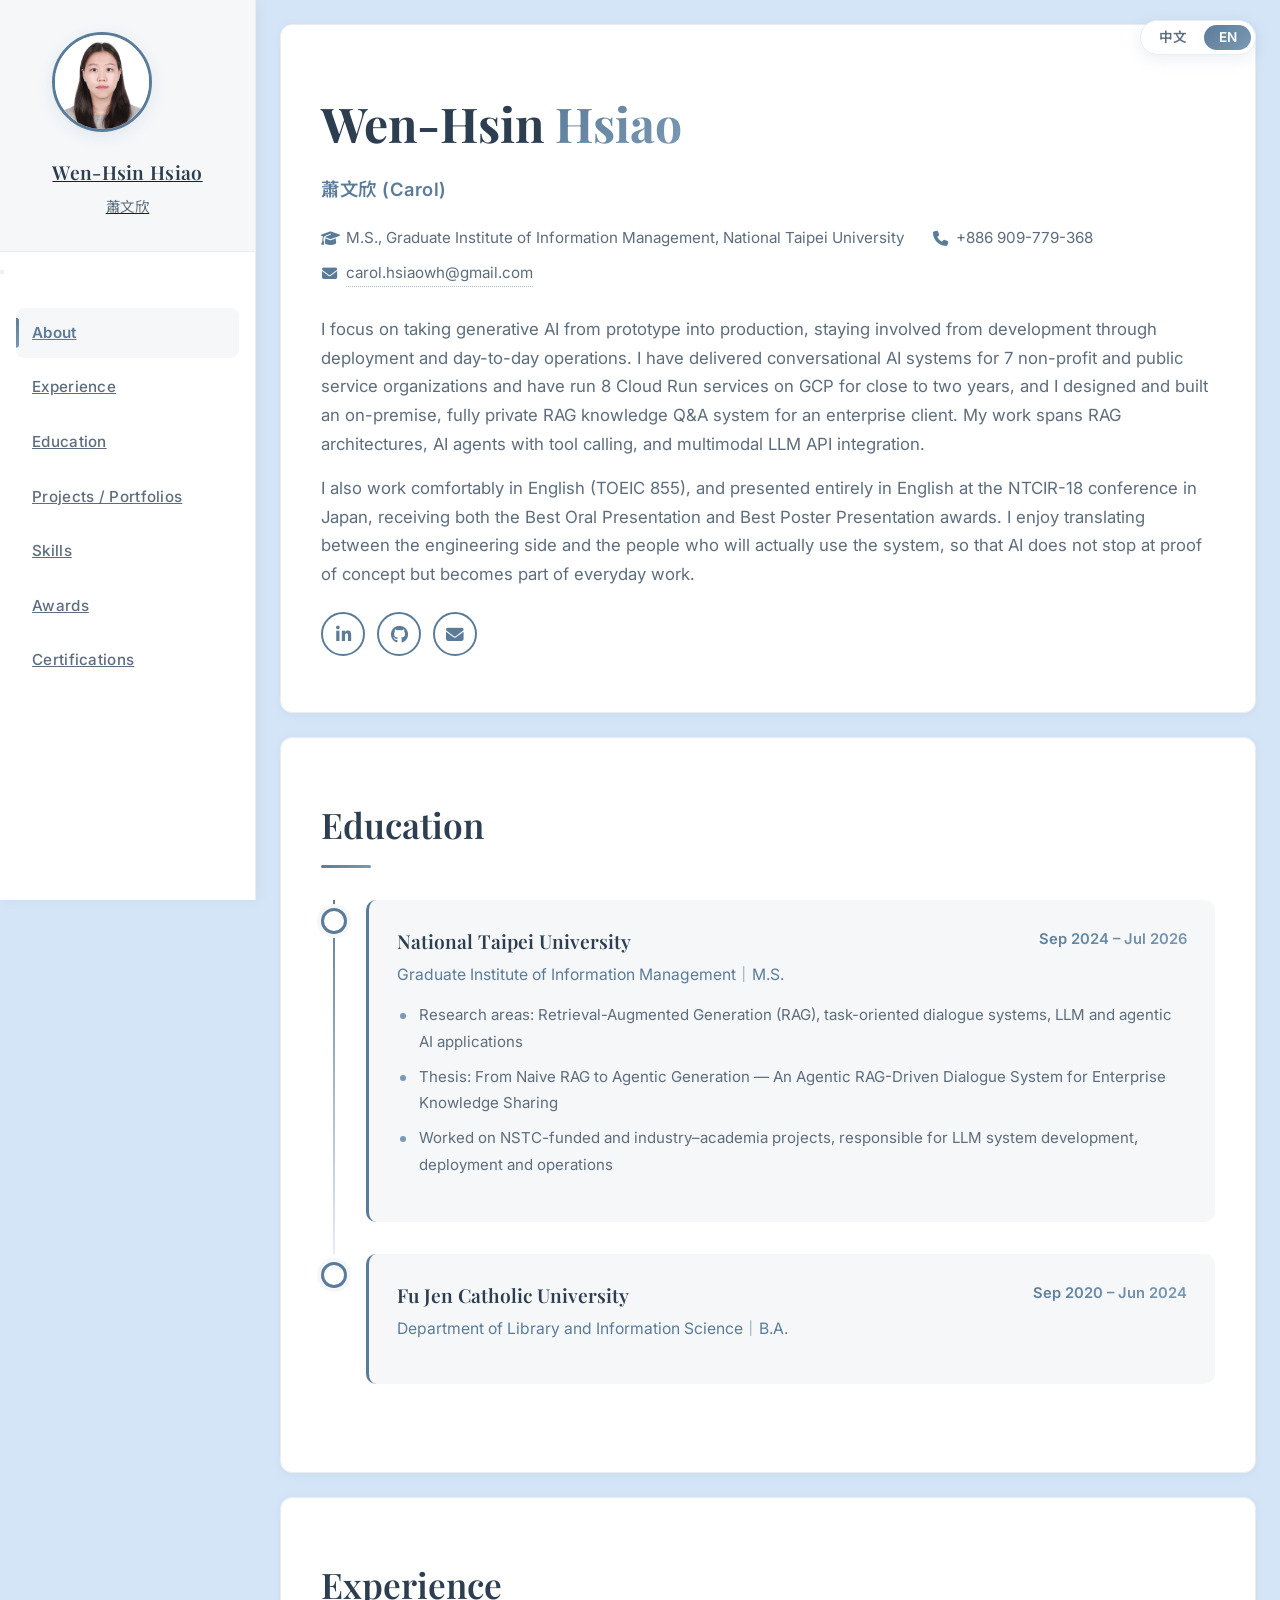
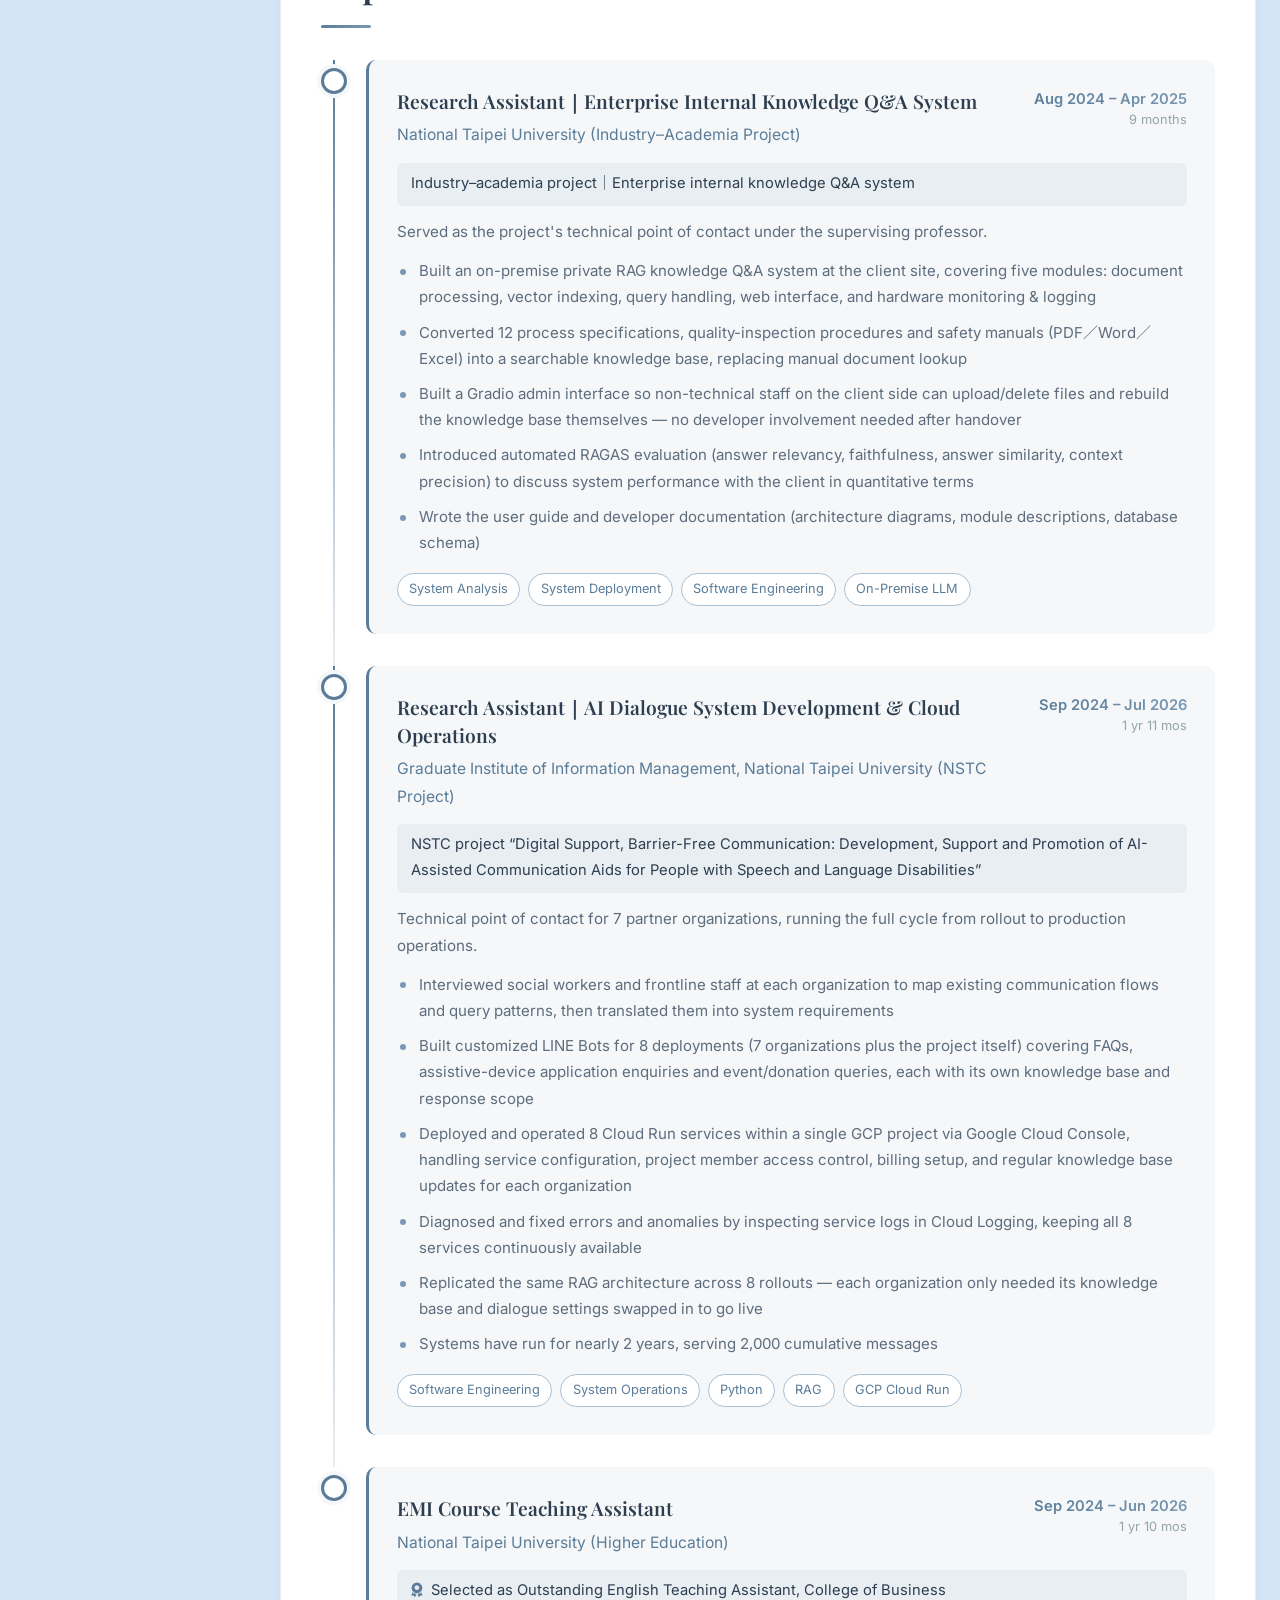
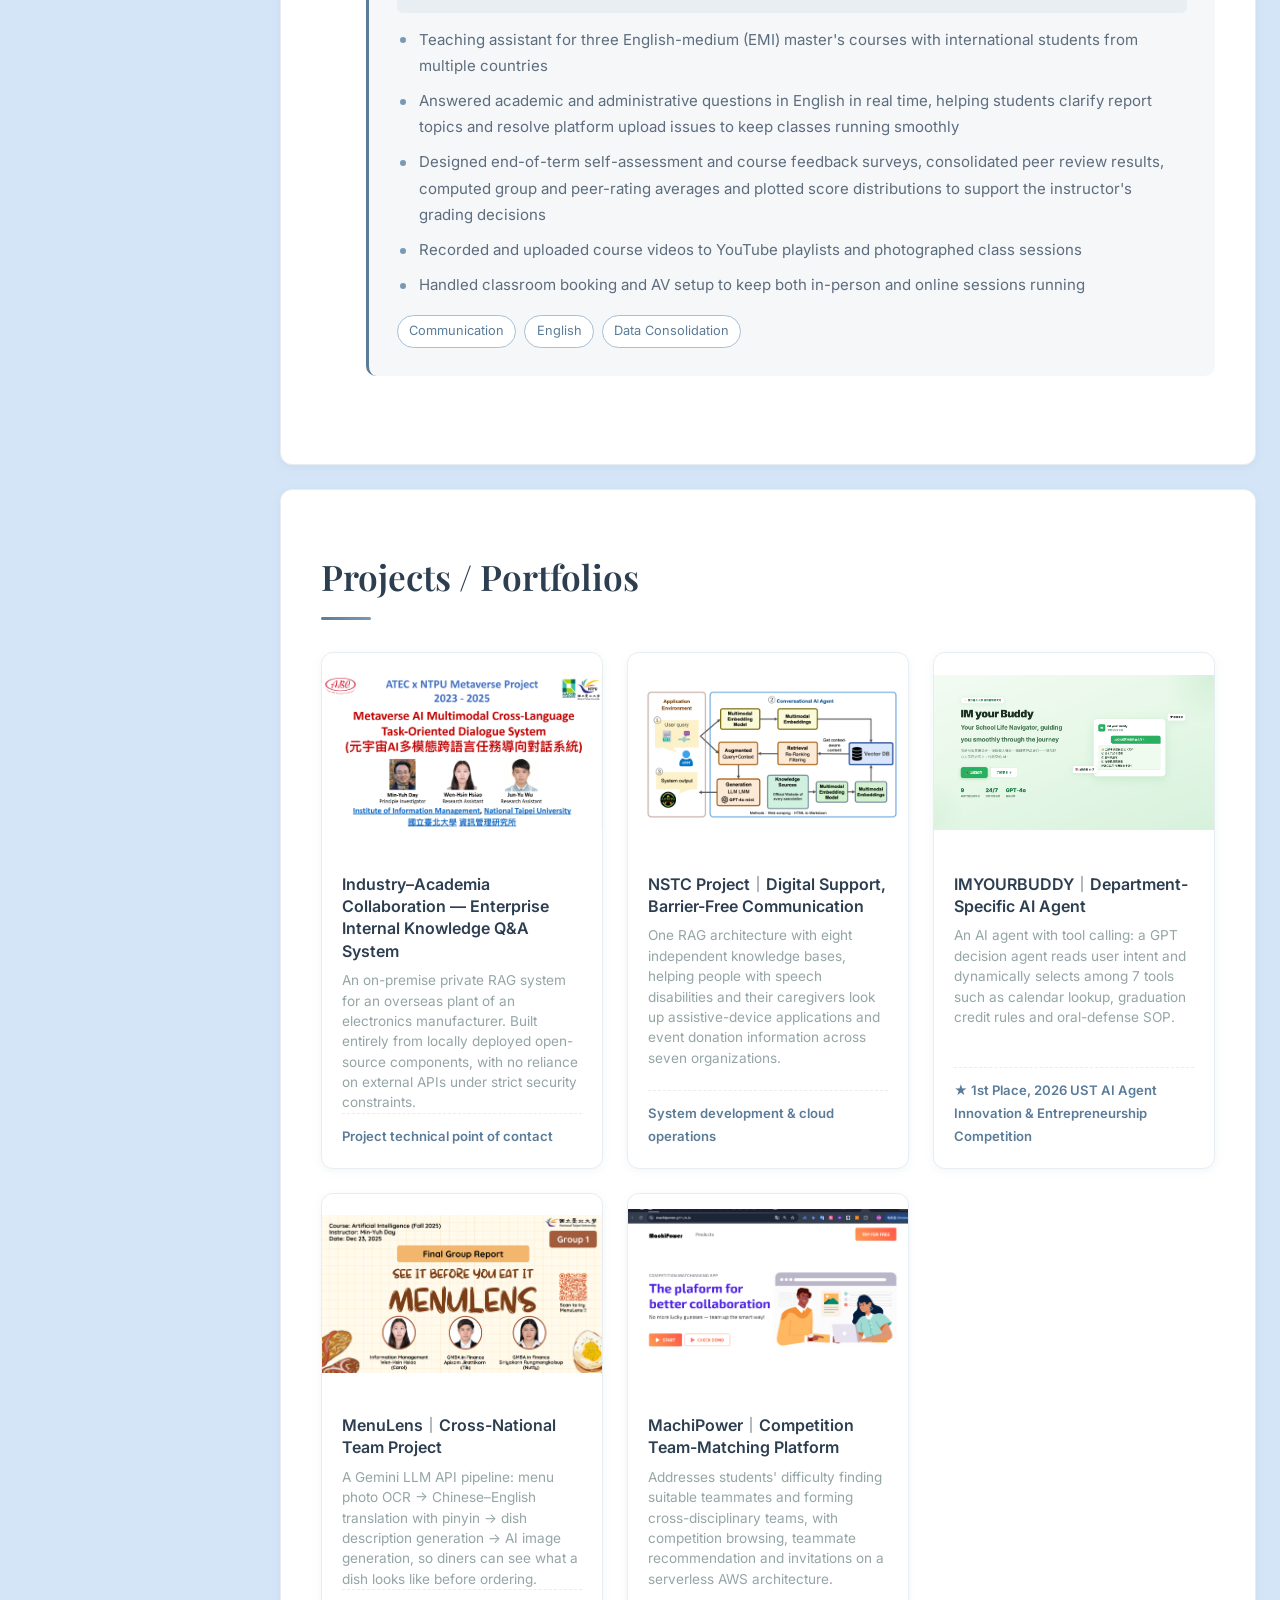
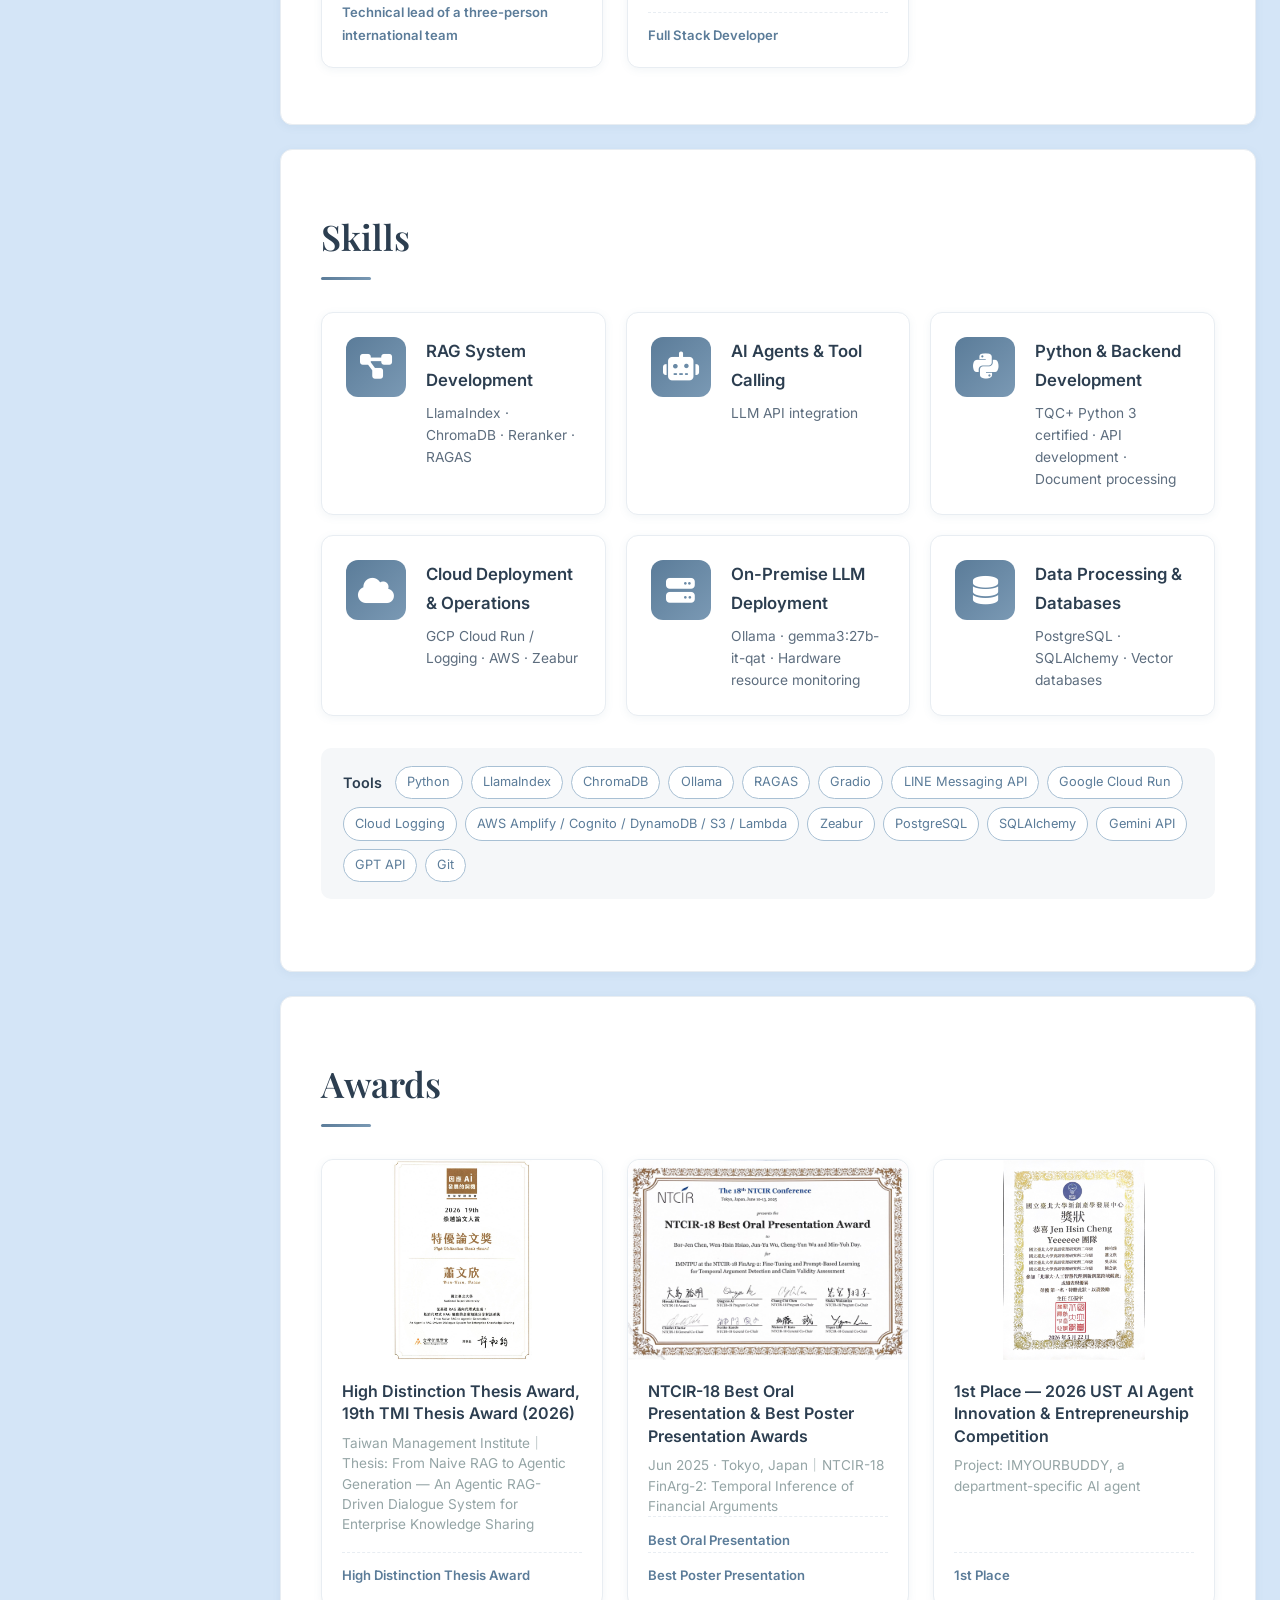
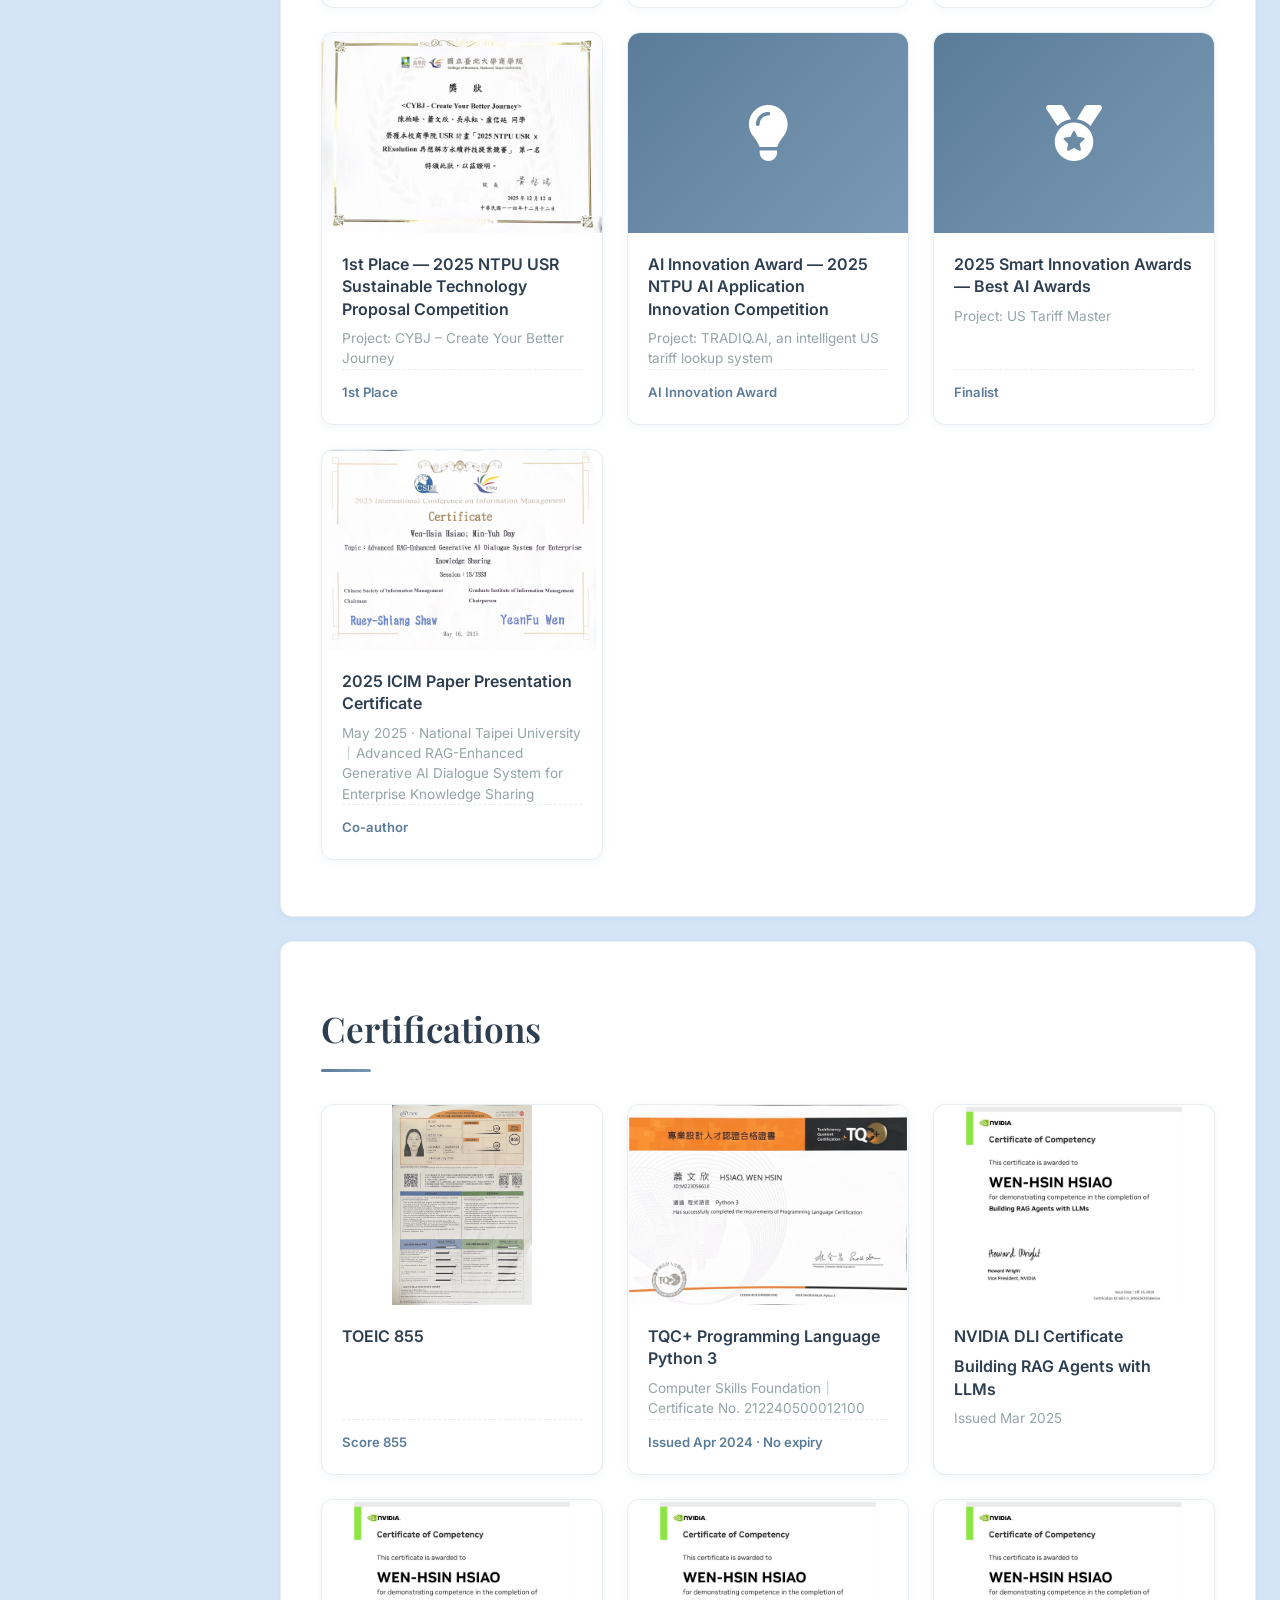
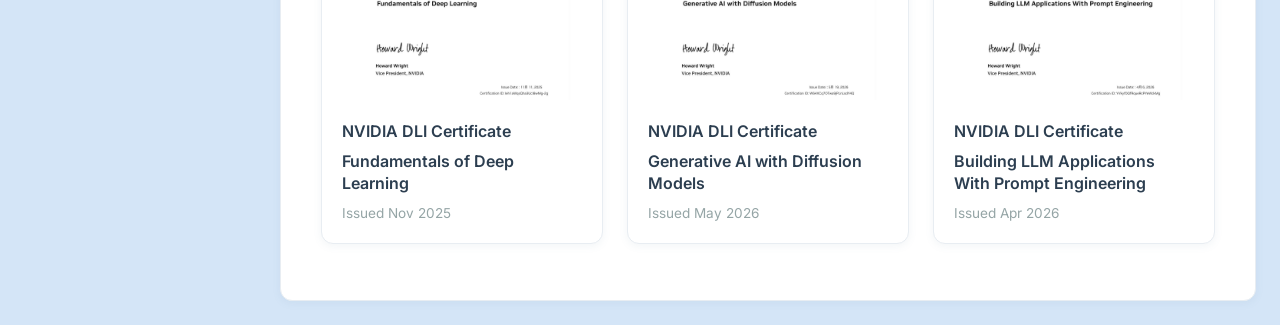
==== en.html @ 48fe9ecd "更新崇越" ====
<!DOCTYPE html>
<html lang="en">
    <head>
        <meta charset="utf-8" />
        <meta name="viewport" content="width=device-width, initial-scale=1, shrink-to-fit=no" />
        <meta name="description" content="Wen-Hsin Hsiao — AI Application Engineer. Building production generative AI: RAG systems, AI agents, cloud deployment and operations." />
        <meta name="author" content="Wen-Hsin Hsiao" />
        <!----<title>Wen-Hsin Hsiao — AI Application Engineer</title> -->
        <link rel="icon" type="image/x-icon" href="assets/img/favicon.ico" />
        <!-- Google fonts -->
        <link href="https://fonts.googleapis.com/css2?family=Inter:wght@300;400;500;600;700;800&family=Noto+Sans+TC:wght@300;400;500;700&family=Playfair+Display:wght@400;500;600;700&display=swap" rel="stylesheet" type="text/css" />
        <link href="css/styles.css" rel="stylesheet" />
        <link rel="stylesheet" href="https://cdnjs.cloudflare.com/ajax/libs/font-awesome/6.4.0/css/all.min.css" crossorigin="anonymous" referrerpolicy="no-referrer" />
    </head>
    <body id="page-top">
        <!-- Language switch -->
        <div class="lang-switch" aria-label="Language">
            <a class="lang-opt" href="index.html" hreflang="zh-Hant">中文</a>
            <span class="lang-opt active">EN</span>
        </div>

        <!-- Navigation-->
        <nav class="navbar navbar-expand-lg navbar-dark fixed-top" id="sideNav">
            <a class="navbar-brand js-scroll-trigger" href="#page-top">
                <div class="d-none d-lg-block">
                    <img class="img-fluid img-profile rounded-circle mx-auto mb-2" src="assets/img/profile.jpg" alt="Wen-Hsin Hsiao" />
                    <div class="profile-name">
                        <h3>Wen-Hsin Hsiao</h3>
                        <p>蕭文欣</p>
                    </div>
                </div>
            </a>
            <button class="navbar-toggler" type="button" data-bs-toggle="collapse" data-bs-target="#navbarResponsive" aria-controls="navbarResponsive" aria-expanded="false" aria-label="Toggle navigation">
                <span class="navbar-toggler-icon"></span>
            </button>
            <div class="collapse navbar-collapse" id="navbarResponsive">
                <ul class="navbar-nav">
                    <li class="nav-item"><a class="nav-link js-scroll-trigger" href="#about">About</a></li>
                    <li class="nav-item"><a class="nav-link js-scroll-trigger" href="#experience">Experience</a></li>
                    <li class="nav-item"><a class="nav-link js-scroll-trigger" href="#education">Education</a></li>
                    <li class="nav-item"><a class="nav-link js-scroll-trigger" href="#projects">Projects / Portfolios</a></li>
                    <li class="nav-item"><a class="nav-link js-scroll-trigger" href="#interests">Skills</a></li>
                    <li class="nav-item"><a class="nav-link js-scroll-trigger" href="#awards">Awards</a></li>
                    <li class="nav-item"><a class="nav-link js-scroll-trigger" href="#certifications">Certifications</a></li>
                </ul>
            </div>
        </nav>

        <!-- Page Content-->
        <div class="container-fluid p-0">
            <!-- About-->
            <section class="resume-section" id="about">
                <div class="resume-section-content">
                    <h1 class="mb-3">
                        Wen-Hsin <span class="text-primary">Hsiao</span>
                    </h1>
                    <div class="about-tagline">蕭文欣 (Carol)</div>

                    <ul class="about-meta">
                        <li><i class="fas fa-graduation-cap"></i> M.S., Graduate Institute of Information Management, National Taipei University</li>
                        <li><i class="fas fa-phone"></i> +886 909-779-368</li>
                        <li><i class="fas fa-envelope"></i> <a href="mailto:carol.hsiaowh@gmail.com">carol.hsiaowh@gmail.com</a></li>
                    </ul>

                    <p class="lead">
                        I focus on taking generative AI from prototype into production, staying involved from development through deployment and day-to-day operations. I have delivered conversational AI systems for 7 non-profit and public service organizations and have run 8 Cloud Run services on GCP for close to two years, and I designed and built an on-premise, fully private RAG knowledge Q&amp;A system for an enterprise client. My work spans RAG architectures, AI agents with tool calling, and multimodal LLM API integration.
                    </p>
                    <p class="lead">
                        I also work comfortably in English (TOEIC 855), and presented entirely in English at the NTCIR-18 conference in Japan, receiving both the Best Oral Presentation and Best Poster Presentation awards. I enjoy translating between the engineering side and the people who will actually use the system, so that AI does not stop at proof of concept but becomes part of everyday work.
                    </p>

                    <div class="social-icons">
                        <a class="social-icon" href="https://www.linkedin.com/in/wen-hsin-hsiao-62663a211/" target="_blank" rel="noopener" aria-label="LinkedIn"><i class="fab fa-linkedin-in"></i></a>
                        <a class="social-icon" href="https://github.com/HSIAOWH" target="_blank" rel="noopener" aria-label="GitHub"><i class="fab fa-github"></i></a>
                        <a class="social-icon" href="mailto:carol.hsiaowh@gmail.com" aria-label="Email"><i class="fas fa-envelope"></i></a>
                    </div>
                </div>
            </section>

            <!-- Education-->
            <section class="resume-section" id="education">
                <div class="resume-section-content">
                    <h2 class="mb-5">Education</h2>

                    <div class="timeline-item">
                        <div class="timeline-dot"></div>
                        <div class="experience-card">
                            <div class="exp-head">
                                <div class="exp-title-block">
                                    <h3>National Taipei University</h3>
                                    <div class="subheading">Graduate Institute of Information Management｜M.S.</div>
                                </div>
                                <div class="exp-date"><span class="text-primary">Sep 2024 – Jul 2026</span></div>
                            </div>
                            <ul class="exp-list">
                                <li>Research areas: Retrieval-Augmented Generation (RAG), task-oriented dialogue systems, LLM and agentic AI applications</li>
                                <li>Thesis: From Naive RAG to Agentic Generation — An Agentic RAG-Driven Dialogue System for Enterprise Knowledge Sharing</li>
                                <li>Worked on NSTC-funded and industry–academia projects, responsible for LLM system development, deployment and operations</li>
                            </ul>
                        </div>
                    </div>

                    <div class="timeline-item">
                        <div class="timeline-dot"></div>
                        <div class="experience-card">
                            <div class="exp-head">
                                <div class="exp-title-block">
                                    <h3>Fu Jen Catholic University</h3>
                                    <div class="subheading">Department of Library and Information Science｜B.A.</div>
                                </div>
                                <div class="exp-date"><span class="text-primary">Sep 2020 – Jun 2024</span></div>
                            </div>
                        </div>
                    </div>
                </div>
            </section>

            <!-- Experience-->
            <section class="resume-section" id="experience">
                <div class="resume-section-content">
                    <h2 class="mb-5">Experience</h2>

                    <div class="timeline-item">
                        <div class="timeline-dot"></div>
                        <div class="experience-card">
                            <div class="exp-head">
                                <div class="exp-title-block">
                                    <h3>Research Assistant｜Enterprise Internal Knowledge Q&amp;A System</h3>
                                    <div class="subheading">National Taipei University (Industry–Academia Project)</div>
                                </div>
                                <div class="exp-date">
                                    <span class="text-primary">Aug 2024 – Apr 2025</span>
                                    <small>9 months</small>
                                </div>
                            </div>
                            <p class="exp-note">Industry–academia project｜Enterprise internal knowledge Q&amp;A system</p>
                            <p class="exp-summary">Served as the project's technical point of contact under the supervising professor.</p>
                            <ul class="exp-list">
                                <li>Built an on-premise private RAG knowledge Q&amp;A system at the client site, covering five modules: document processing, vector indexing, query handling, web interface, and hardware monitoring &amp; logging</li>
                                <li>Converted 12 process specifications, quality-inspection procedures and safety manuals (PDF／Word／Excel) into a searchable knowledge base, replacing manual document lookup</li>
                                <li>Built a Gradio admin interface so non-technical staff on the client side can upload/delete files and rebuild the knowledge base themselves — no developer involvement needed after handover</li>
                                <li>Introduced automated RAGAS evaluation (answer relevancy, faithfulness, answer similarity, context precision) to discuss system performance with the client in quantitative terms</li>
                                <li>Wrote the user guide and developer documentation (architecture diagrams, module descriptions, database schema)</li>
                            </ul>
                            <div class="tag-list">
                                <span class="tag">System Analysis</span>
                                <span class="tag">System Deployment</span>
                                <span class="tag">Software Engineering</span>
                                <span class="tag">On-Premise LLM</span>
                            </div>
                        </div>
                    </div>

                    <div class="timeline-item">
                        <div class="timeline-dot"></div>
                        <div class="experience-card">
                            <div class="exp-head">
                                <div class="exp-title-block">
                                    <h3>Research Assistant｜AI Dialogue System Development &amp; Cloud Operations</h3>
                                    <div class="subheading">Graduate Institute of Information Management, National Taipei University (NSTC Project)</div>
                                </div>
                                <div class="exp-date">
                                    <span class="text-primary">Sep 2024 – Jul 2026</span>
                                    <small>1 yr 11 mos</small>
                                </div>
                            </div>
                            <p class="exp-note">NSTC project “Digital Support, Barrier-Free Communication: Development, Support and Promotion of AI-Assisted Communication Aids for People with Speech and Language Disabilities”</p>
                            <p class="exp-summary">Technical point of contact for 7 partner organizations, running the full cycle from rollout to production operations.</p>
                            <ul class="exp-list">
                                <li>Interviewed social workers and frontline staff at each organization to map existing communication flows and query patterns, then translated them into system requirements</li>
                                <li>Built customized LINE Bots for 8 deployments (7 organizations plus the project itself) covering FAQs, assistive-device application enquiries and event/donation queries, each with its own knowledge base and response scope</li>
                                <li>Deployed and operated 8 Cloud Run services within a single GCP project via Google Cloud Console, handling service configuration, project member access control, billing setup, and regular knowledge base updates for each organization</li>
                                <li>Diagnosed and fixed errors and anomalies by inspecting service logs in Cloud Logging, keeping all 8 services continuously available</li>
                                <li>Replicated the same RAG architecture across 8 rollouts — each organization only needed its knowledge base and dialogue settings swapped in to go live</li>
                                <li>Systems have run for nearly 2 years, serving 2,000 cumulative messages</li>
                            </ul>
                            <div class="tag-list">
                                <span class="tag">Software Engineering</span>
                                <span class="tag">System Operations</span>
                                <span class="tag">Python</span>
                                <span class="tag">RAG</span>
                                <span class="tag">GCP Cloud Run</span>
                            </div>
                        </div>
                    </div>

                    <div class="timeline-item">
                        <div class="timeline-dot"></div>
                        <div class="experience-card">
                            <div class="exp-head">
                                <div class="exp-title-block">
                                    <h3>EMI Course Teaching Assistant</h3>
                                    <div class="subheading">National Taipei University (Higher Education)</div>
                                </div>
                                <div class="exp-date">
                                    <span class="text-primary">Sep 2024 – Jun 2026</span>
                                    <small>1 yr 10 mos</small>
                                </div>
                            </div>
                            <p class="exp-note"><i class="fas fa-award"></i> Selected as Outstanding English Teaching Assistant, College of Business</p>
                            <ul class="exp-list">
                                <li>Teaching assistant for three English-medium (EMI) master's courses with international students from multiple countries</li>
                                <li>Answered academic and administrative questions in English in real time, helping students clarify report topics and resolve platform upload issues to keep classes running smoothly</li>
                                <li>Designed end-of-term self-assessment and course feedback surveys, consolidated peer review results, computed group and peer-rating averages and plotted score distributions to support the instructor's grading decisions</li>
                                <li>Recorded and uploaded course videos to YouTube playlists and photographed class sessions</li>
                                <li>Handled classroom booking and AV setup to keep both in-person and online sessions running</li>
                            </ul>
                            <div class="tag-list">
                                <span class="tag">Communication</span>
                                <span class="tag">English</span>
                                <span class="tag">Data Consolidation</span>
                            </div>
                        </div>
                    </div>
                </div>
            </section>

            <!-- Projects / Portfolio-->
            <section class="resume-section" id="projects">
                <div class="resume-section-content">
                    <h2 class="mb-5">Projects / Portfolios</h2>

                    <div class="awards-grid">
                        <div class="award-card" onclick="openModal('projectModal1')">
                            <div class="award-image">
                                <img src="assets/img/atec.png" alt="Industry–Academia Collaboration — Enterprise Internal Knowledge Q&A System" />
                            </div>
                            <div class="award-content">
                                <div class="award-title">Industry–Academia Collaboration — Enterprise Internal Knowledge Q&amp;A System</div>
                                <div class="award-description">An on-premise private RAG system for an overseas plant of an electronics manufacturer. Built entirely from locally deployed open-source components, with no reliance on external APIs under strict security constraints.</div>
                                <div class="award-role">Project technical point of contact</div>
                            </div>
                        </div>

                        <div class="award-card" onclick="openModal('projectModal2')">
                            <div class="award-image">
                                <img src="assets/img/國科會計畫AIITNTPU.png" alt="NSTC Project — Digital Support, Barrier-Free Communication" />
                            </div>
                            <div class="award-content">
                                <div class="award-title">NSTC Project｜Digital Support, Barrier-Free Communication</div>
                                <div class="award-description">One RAG architecture with eight independent knowledge bases, helping people with speech disabilities and their caregivers look up assistive-device applications and event donation information across seven organizations.</div>
                                <div class="award-role">System development &amp; cloud operations</div>
                            </div>
                        </div>

                        <div class="award-card" onclick="openModal('projectModal3')">
                            <div class="award-image">
                                <img src="assets/img/IM your Buddy.png" alt="IMYOURBUDDY — Department-Specific AI Agent" />
                            </div>
                            <div class="award-content">
                                <div class="award-title">IMYOURBUDDY｜Department-Specific AI Agent</div>
                                <div class="award-description">An AI agent with tool calling: a GPT decision agent reads user intent and dynamically selects among 7 tools such as calendar lookup, graduation credit rules and oral-defense SOP.</div>
                                <div class="award-role">★ 1st Place, 2026 UST AI Agent Innovation &amp; Entrepreneurship Competition</div>
                            </div>
                        </div>

                        <div class="award-card" onclick="openModal('projectModal4')">
                            <div class="award-image">
                                <img src="assets/img/MenuLens.png" alt="MenuLens — Cross-National Team Project" />
                            </div>
                            <div class="award-content">
                                <div class="award-title">MenuLens｜Cross-National Team Project</div>
                                <div class="award-description">A Gemini LLM API pipeline: menu photo OCR → Chinese–English translation with pinyin → dish description generation → AI image generation, so diners can see what a dish looks like before ordering.</div>
                                <div class="award-role">Technical lead of a three-person international team</div>
                            </div>
                        </div>

                        <div class="award-card" onclick="openModal('projectModal5')">
                            <div class="award-image">
                                <img src="assets/img/MachiPower.png" alt="MachiPower — Competition Team-Matching Platform" />
                            </div>
                            <div class="award-content">
                                <div class="award-title">MachiPower｜Competition Team-Matching Platform</div>
                                <div class="award-description">Addresses students' difficulty finding suitable teammates and forming cross-disciplinary teams, with competition browsing, teammate recommendation and invitations on a serverless AWS architecture.</div>
                                <div class="award-role">Full Stack Developer</div>
                            </div>
                        </div>
                    </div>
                </div>
            </section>

            <!-- Skills & Competencies-->
            <section class="resume-section" id="interests">
                <div class="resume-section-content">
                    <h2 class="mb-5">Skills</h2>

                    <div class="skills-grid">
                        <div class="skill-card" onclick="openModal('skillModal3')">
                            <div class="skill-icon"><i class="fas fa-diagram-project"></i></div>
                            <div class="skill-info">
                                <h4>RAG System Development</h4>
                                <p class="skill-label">LlamaIndex · ChromaDB · Reranker · RAGAS</p>
                            </div>
                        </div>

                        <div class="skill-card" onclick="openModal('skillModal4')">
                            <div class="skill-icon"><i class="fas fa-robot"></i></div>
                            <div class="skill-info">
                                <h4>AI Agents &amp; Tool Calling</h4>
                                <p class="skill-label">LLM API integration</p>
                            </div>
                        </div>

                        <div class="skill-card" onclick="openModal('skillModal5')">
                            <div class="skill-icon"><i class="fab fa-python"></i></div>
                            <div class="skill-info">
                                <h4>Python &amp; Backend Development</h4>
                                <p class="skill-label">TQC+ Python 3 certified · API development · Document processing</p>
                            </div>
                        </div>

                        <div class="skill-card" onclick="openModal('skillModal6')">
                            <div class="skill-icon"><i class="fas fa-cloud"></i></div>
                            <div class="skill-info">
                                <h4>Cloud Deployment &amp; Operations</h4>
                                <p class="skill-label">GCP Cloud Run / Logging · AWS · Zeabur</p>
                            </div>
                        </div>

                        <div class="skill-card" onclick="openModal('skillModal7')">
                            <div class="skill-icon"><i class="fas fa-server"></i></div>
                            <div class="skill-info">
                                <h4>On-Premise LLM Deployment</h4>
                                <p class="skill-label">Ollama · gemma3:27b-it-qat · Hardware resource monitoring</p>
                            </div>
                        </div>

                        <div class="skill-card" onclick="openModal('skillModal8')">
                            <div class="skill-icon"><i class="fas fa-database"></i></div>
                            <div class="skill-info">
                                <h4>Data Processing &amp; Databases</h4>
                                <p class="skill-label">PostgreSQL · SQLAlchemy · Vector databases</p>
                            </div>
                        </div>
                    </div>

                    <div class="tag-list tag-list-lead">
                        <span class="tag-list-title">Tools</span>
                        <span class="tag">Python</span>
                        <span class="tag">LlamaIndex</span>
                        <span class="tag">ChromaDB</span>
                        <span class="tag">Ollama</span>
                        <span class="tag">RAGAS</span>
                        <span class="tag">Gradio</span>
                        <span class="tag">LINE Messaging API</span>
                        <span class="tag">Google Cloud Run</span>
                        <span class="tag">Cloud Logging</span>
                        <span class="tag">AWS Amplify / Cognito / DynamoDB / S3 / Lambda</span>
                        <span class="tag">Zeabur</span>
                        <span class="tag">PostgreSQL</span>
                        <span class="tag">SQLAlchemy</span>
                        <span class="tag">Gemini API</span>
                        <span class="tag">GPT API</span>
                        <span class="tag">Git</span>
                    </div>
                </div>
            </section>

            <!-- Awards Section -->
            <section class="resume-section" id="awards">
                <div class="resume-section-content">
                    <h2 class="mb-5">Awards</h2>

                    <div class="awards-grid">
                        <div class="award-card" onclick="openModal('modalAward7')">
                            <div class="award-image"><img src="assets/img/ThesisAward2026.jpg" alt="2026 19th TMI Thesis Award — High Distinction Thesis Award" /></div>
                            <div class="award-content">
                                <div class="award-title">High Distinction Thesis Award, 19th TMI Thesis Award (2026)</div>
                                <div class="award-description">Taiwan Management Institute｜Thesis: From Naive RAG to Agentic Generation — An Agentic RAG-Driven Dialogue System for Enterprise Knowledge Sharing</div>
                                <div class="award-role">High Distinction Thesis Award</div>
                            </div>
                        </div>

                        <div class="award-card" onclick="openModal('modalAward1')">
                            <div class="award-image"><img src="assets/img/NTCIR_Best_Oral.jpg" alt="NTCIR-18 Best Oral Presentation Award" /></div>
                            <div class="award-content">
                                <div class="award-title">NTCIR-18 Best Oral Presentation &amp; Best Poster Presentation Awards</div>
                                <div class="award-description">Jun 2025 · Tokyo, Japan｜NTCIR-18 FinArg-2: Temporal Inference of Financial Arguments</div>
                                <div class="award-role">Best Oral Presentation</div>
                                <div class="award-role">Best Poster Presentation</div>
                            </div>
                        </div>

                        <div class="award-card" onclick="openModal('modalAward2')">
                            <div class="award-image"><img src="assets/img/Beilianda2026Award.jpg" alt="1st Place, 2026 UST AI Agent Innovation & Entrepreneurship Competition" /></div>
                            <div class="award-content">
                                <div class="award-title">1st Place — 2026 UST AI Agent Innovation &amp; Entrepreneurship Competition</div>
                                <div class="award-description">Project: IMYOURBUDDY, a department-specific AI agent</div>
                                <div class="award-role">1st Place</div>
                            </div>
                        </div>

                        <div class="award-card" onclick="openModal('modalAward3')">
                            <div class="award-image"><img src="assets/img/USR2025Award.jpg" alt="1st Place, 2025 NTPU USR Sustainable Technology Proposal Competition" /></div>
                            <div class="award-content">
                                <div class="award-title">1st Place — 2025 NTPU USR Sustainable Technology Proposal Competition</div>
                                <div class="award-description">Project: CYBJ – Create Your Better Journey</div>
                                <div class="award-role">1st Place</div>
                            </div>
                        </div>

                        <div class="award-card" onclick="openModal('modalAward4')">
                            <div class="award-image"><i class="fas fa-lightbulb"></i></div>
                            <div class="award-content">
                                <div class="award-title">AI Innovation Award — 2025 NTPU AI Application Innovation Competition</div>
                                <div class="award-description">Project: TRADIQ.AI, an intelligent US tariff lookup system</div>
                                <div class="award-role">AI Innovation Award</div>
                            </div>
                        </div>

                        <div class="award-card" onclick="openModal('modalAward5')">
                            <div class="award-image"><i class="fas fa-medal"></i></div>
                            <div class="award-content">
                                <div class="award-title">2025 Smart Innovation Awards — Best AI Awards</div>
                                <div class="award-description">Project: US Tariff Master</div>
                                <div class="award-role">Finalist</div>
                            </div>
                        </div>

                        <div class="award-card" onclick="openModal('modalAward6')">
                            <div class="award-image"><img src="assets/img/ICIM2025.jpg" alt="2025 ICIM paper presentation certificate" /></div>
                            <div class="award-content">
                                <div class="award-title">2025 ICIM Paper Presentation Certificate</div>
                                <div class="award-description">May 2025 · National Taipei University｜Advanced RAG-Enhanced Generative AI Dialogue System for Enterprise Knowledge Sharing</div>
                                <div class="award-role">Co-author</div>
                            </div>
                        </div>
                    </div>
                </div>
            </section>

            <!-- Certifications Section -->
            <section class="resume-section" id="certifications">
                <div class="resume-section-content">
                    <h2 class="mb-5">Certifications</h2>

                    <div class="awards-grid">
                        <div class="award-card" onclick="openModal('modalCert1')">
                            <div class="award-image"><img src="assets/img/TOEIC855.jpg" alt="TOEIC 855" /></div>
                            <div class="award-content">
                                <div class="award-title">TOEIC 855</div>
                                <div class="award-role">Score 855</div>
                            </div>
                        </div>

                        <div class="award-card" onclick="openModal('modalCert2')">
                            <div class="award-image"><img src="assets/img/TQCPython3.jpg" alt="TQC+ Python 3" /></div>
                            <div class="award-content">
                                <div class="award-title">TQC+ Programming Language Python 3</div>
                                <div class="award-description">Computer Skills Foundation｜Certificate No. 212240500012100</div>
                                <div class="award-role">Issued Apr 2024 · No expiry</div>
                            </div>
                        </div>

                        <div class="award-card" onclick="openModal('modalCert3')">
                            <div class="award-image"><img src="assets/img/NVIDIA_RAGAgents.jpg" alt="NVIDIA DLI Building RAG Agents with LLMs" /></div>
                            <div class="award-content">
                                <div class="award-title">NVIDIA DLI Certificate</div>
                                <div class="award-title">Building RAG Agents with LLMs</div>
                                <div class="award-description">Issued Mar 2025</div>
                            </div>
                        </div>

                        <div class="award-card" onclick="openModal('modalCert4')">
                            <div class="award-image"><img src="assets/img/NVIDIA_DeepLearning.jpg" alt="NVIDIA DLI Fundamentals of Deep Learning" /></div>
                            <div class="award-content">
                                <div class="award-title">NVIDIA DLI Certificate</div>
                                <div class="award-title">Fundamentals of Deep Learning</div>
                                <div class="award-description">Issued Nov 2025</div>
                            </div>
                        </div>

                        <div class="award-card" onclick="openModal('modalCert5')">
                            <div class="award-image"><img src="assets/img/NVIDIA_DiffusionModels.jpg" alt="NVIDIA DLI Generative AI with Diffusion Models" /></div>
                            <div class="award-content">
                                <div class="award-title">NVIDIA DLI Certificate</div>
                                <div class="award-title">Generative AI with Diffusion Models</div>
                                <div class="award-description">Issued May 2026</div>
                            </div>
                        </div>

                        <div class="award-card" onclick="openModal('modalCert6')">
                            <div class="award-image"><img src="assets/img/NVIDIA_PromptEngineering.jpg" alt="NVIDIA DLI Building LLM Applications With Prompt Engineering" /></div>
                            <div class="award-content">
                                <div class="award-title">NVIDIA DLI Certificate</div>
                                <div class="award-title">Building LLM Applications With Prompt Engineering</div>
                                <div class="award-description">Issued Apr 2026</div>
                            </div>
                        </div>
                    </div>
                </div>
            </section>
        </div>

        <!-- ===================== Project Modals ===================== -->
        <div id="projectModal1" class="modal">
            <div class="modal-content">
                <div class="modal-header">
                    <h3>Industry–Academia Collaboration — Enterprise Internal Knowledge Q&amp;A System</h3>
                    <span class="close" onclick="closeModal('projectModal1')">&times;</span>
                </div>
                <div class="modal-body">
                    <img src="assets/img/atec.png" alt="Industry–academia project" style="width: 100%; border-radius: 8px; margin-bottom: 1.5rem; display: block;" />
                    <p><strong>Role:</strong> Project technical point of contact｜<strong>Period:</strong> Aug 2024 – Apr 2025</p>
                    <p>An on-premise RAG system built under strict security constraints. The client required that data never touch external cloud AI services, so the entire system uses locally deployable open-source components and runs without any external API.</p>
                    <h4>System Architecture</h4>
                    <ul>
                        <li><strong>Document processing:</strong> parses PDF／Word／Excel process and quality-inspection documents into a unified indexable text format</li>
                        <li><strong>Retrieval:</strong> LlamaIndex pipeline with ChromaDB for vector storage, plus a Reranker for two-stage reordering to improve context precision</li>
                        <li><strong>Generation:</strong> gemma3:27b-it-qat deployed on-premise via Ollama, using the quantized build to fit local hardware</li>
                        <li><strong>Data layer:</strong> PostgreSQL／SQLAlchemy records dialogue history, retrieved source passages, user feedback and system logs, so every response can be traced back to its source document</li>
                        <li><strong>Interface:</strong> Gradio combines Q&amp;A and knowledge base management, wrapping file upload/deletion and index rebuilding into a graphical workflow</li>
                        <li><strong>Operations:</strong> hardware resource monitoring and system logging modules</li>
                    </ul>
                    <h4>Quality Validation</h4>
                    <p>Adopted RAGAS to quantify system performance across answer relevancy, faithfulness, answer similarity and context precision, giving the client and the team a shared language for evaluating results.</p>
                    <div class="tag-list">
                        <span class="tag">LlamaIndex</span><span class="tag">ChromaDB</span><span class="tag">Ollama</span><span class="tag">PostgreSQL</span><span class="tag">Gradio</span><span class="tag">RAGAS</span>
                    </div>
                </div>
            </div>
        </div>

        <div id="projectModal2" class="modal">
            <div class="modal-content">
                <div class="modal-header">
                    <h3>NSTC Project｜Digital Support, Barrier-Free Communication</h3>
                    <span class="close" onclick="closeModal('projectModal2')">&times;</span>
                </div>
                <div class="modal-body">
                    <img src="assets/img/國科會計畫AIITNTPU.png" alt="NSTC project" style="width: 100%; border-radius: 8px; margin-bottom: 1.5rem; display: block;" />
                    <p><strong>Full project title:</strong> “Digital Support, Barrier-Free Communication: Development, Support and Promotion of AI-Assisted Communication Aids for People with Speech and Language Disabilities”</p>
                    <p>One RAG architecture with eight independent knowledge bases, helping people with speech disabilities and their caregivers look up assistive-device applications and event donation information across seven organizations.</p>
                    <h4>System Architecture</h4>
                    <ul>
                        <li><strong>Core:</strong> RAG vector retrieval with a Reranker, reducing hallucination and improving answer accuracy</li>
                        <li><strong>Knowledge base:</strong> crawled each organization's website and merged it with existing FAQs, keeping a separate knowledge base per organization to avoid cross-contamination</li>
                        <li><strong>Generation:</strong> LLM API integration handling multimodal input and cross-lingual queries</li>
                        <li><strong>Interface:</strong> LINE Messaging API, so users do not need to install anything new</li>
                        <li><strong>Deployment:</strong> 8 independently deployed services on Google Cloud Run within a single GCP project</li>
                    </ul>
                    <h4>Replicability</h4>
                    <p>The core architecture stays fixed; differences between organizations live only in the knowledge base content and dialogue settings. Adding an organization requires no new development — copy the deployment, swap the knowledge base, go live. Eight rollouts were completed during the project, and the systems have run for nearly 2 years serving 2,000 cumulative messages.</p>
                    <div class="tag-list">
                        <span class="tag">RAG</span><span class="tag">LINE Messaging API</span><span class="tag">Google Cloud Run</span><span class="tag">Cloud Logging</span><span class="tag">Python</span>
                    </div>
                </div>
            </div>
        </div>

        <div id="projectModal3" class="modal">
            <div class="modal-content">
                <div class="modal-header">
                    <h3>IMYOURBUDDY｜Department-Specific AI Agent</h3>
                    <span class="close" onclick="closeModal('projectModal3')">&times;</span>
                </div>
                <div class="modal-body">
                    <img src="assets/img/IM your Buddy.png" alt="IMYOURBUDDY" style="width: 100%; border-radius: 8px; margin-bottom: 1rem; display: block;" />
                    <a class="project-link-btn" href="https://imyourbuddy-official.zeabur.app/" target="_blank" rel="noopener"><i class="fas fa-arrow-up-right-from-square"></i> View project</a>
                    <p><strong>★ 1st Place, 2026 UST AI Agent Innovation &amp; Entrepreneurship Competition</strong> (course project)</p>
                    <ul>
                        <li>Built a department-specific AI agent to address administrative knowledge that lives mostly in TAs' heads, with regulations scattered across sources that students must hunt down themselves</li>
                        <li>Uses an <strong>AI agent + tool calling architecture</strong>: a GPT decision agent reads user intent, dynamically selects the right tool (calendar lookup, graduation credit rules, oral-defense SOP and 7 tools in total) to fetch data from the database, then has GPT compose a structured response</li>
                        <li>Developed in Python and deployed on Zeabur; the modular design means the system can be moved to another department simply by swapping the knowledge base</li>
                    </ul>
                    <div class="tag-list">
                        <span class="tag">AI Agent</span><span class="tag">Tool Calling</span><span class="tag">GPT API</span><span class="tag">Python</span><span class="tag">Zeabur</span>
                    </div>
                </div>
            </div>
        </div>

        <div id="projectModal4" class="modal">
            <div class="modal-content">
                <div class="modal-header">
                    <h3>MenuLens｜Cross-National Team Project</h3>
                    <span class="close" onclick="closeModal('projectModal4')">&times;</span>
                </div>
                <div class="modal-body">
                    <img src="assets/img/MenuLens.png" alt="MenuLens" style="width: 100%; border-radius: 8px; margin-bottom: 1rem; display: block;" />
                    <a class="project-link-btn" href="https://canva.link/bx9pmfyfzyzojc9" target="_blank" rel="noopener"><i class="fas fa-arrow-up-right-from-square"></i> View project</a>
                    <p><strong>Role:</strong> Technical lead of a three-person international team (course project)</p>
                    <ul>
                        <li>Worked with two GMBA international students through the whole process — user interviews, business model design and implementation — tackling the problem that international students in Taiwan cannot read Chinese menus</li>
                        <li>Built an AI pipeline on the <strong>Gemini LLM API</strong>: menu photo OCR → Chinese–English translation with pinyin → dish description generation → AI image generation, so users can see a simulated image of a dish before ordering</li>
                        <li>Deployed on Google Cloud Platform (Cloud Run)</li>
                    </ul>
                    <div class="tag-list">
                        <span class="tag">Gemini API</span><span class="tag">OCR</span><span class="tag">Multimodal</span><span class="tag">Google Cloud Run</span>
                    </div>
                </div>
            </div>
        </div>

        <div id="projectModal5" class="modal">
            <div class="modal-content">
                <div class="modal-header">
                    <h3>MachiPower｜Competition Team-Matching Platform</h3>
                    <span class="close" onclick="closeModal('projectModal5')">&times;</span>
                </div>
                <div class="modal-body">
                    <img src="assets/img/MachiPower.png" alt="MachiPower" style="width: 100%; border-radius: 8px; margin-bottom: 1rem; display: block;" />
                    <a class="project-link-btn" href="https://machipower.github.io/" target="_blank" rel="noopener"><i class="fas fa-arrow-up-right-from-square"></i> View site</a>
                    <p><strong>Role:</strong> Full Stack Developer (course project)</p>
                    <ul>
                        <li>Built a competition team-matching site addressing students' difficulty finding suitable teammates and forming cross-disciplinary teams</li>
                        <li>Responsible for the competition browsing, teammate recommendation and invitation modules</li>
                        <li>Deployed on <strong>AWS</strong>: Amplify for frontend hosting and CI/CD, with Cognito (registration, email verification and login), DynamoDB (user and matching data), S3 (résumé and image storage), and Lambda + API Gateway (serverless functions for recommendation notifications and email delivery)</li>
                    </ul>
                    <div class="tag-list">
                        <span class="tag">AWS Amplify</span><span class="tag">Cognito</span><span class="tag">DynamoDB</span><span class="tag">S3</span><span class="tag">Lambda</span><span class="tag">API Gateway</span>
                    </div>
                </div>
            </div>
        </div>

        <!-- ===================== Skill Modals ===================== -->
        <div id="skillModal3" class="modal">
            <div class="modal-content">
                <div class="modal-header">
                    <h3>RAG System Development</h3>
                    <span class="close" onclick="closeModal('skillModal3')">&times;</span>
                </div>
                <div class="modal-body">
                    <div class="skill-detail-header">
                        <div class="skill-detail-icon"><i class="fas fa-diagram-project"></i></div>
                        <div class="skill-detail-level">
                            <p class="skill-detail-sub">LlamaIndex · ChromaDB · Reranker · RAGAS</p>
                        </div>
                    </div>
                    <h4>Capabilities</h4>
                    <ul>
                        <li>Document processing: parsing PDF／Word／Excel into unified indexable text and chunking it</li>
                        <li>Retrieval: LlamaIndex pipelines with ChromaDB vector storage and Reranker two-stage reordering</li>
                        <li>Knowledge base governance: crawling and consolidating sources, separating bases by organization or domain to avoid cross-contamination</li>
                        <li>Quality validation: RAGAS evaluation across answer relevancy, faithfulness, answer similarity and context precision</li>
                        <li>Traceability: recording retrieved source passages so every response can be traced back to its original document</li>
                    </ul>
                    <h4>In Practice</h4>
                    <ul>
                        <li>Replicated one RAG architecture across 8 organizational deployments — swap the knowledge base and go live</li>
                        <li>Delivered a fully on-premise private RAG system, free of external APIs, to an overseas electronics manufacturing plant</li>
                        <li>NVIDIA DLI – Building RAG Agents with LLMs certification</li>
                    </ul>
                </div>
            </div>
        </div>

        <div id="skillModal4" class="modal">
            <div class="modal-content">
                <div class="modal-header">
                    <h3>AI Agents &amp; Tool Calling</h3>
                    <span class="close" onclick="closeModal('skillModal4')">&times;</span>
                </div>
                <div class="modal-body">
                    <div class="skill-detail-header">
                        <div class="skill-detail-icon"><i class="fas fa-robot"></i></div>
                        <div class="skill-detail-level">
                            <p class="skill-detail-sub">Multi-tool decision agents · Multimodal LLM API integration</p>
                        </div>
                    </div>
                    <h4>Capabilities</h4>
                    <ul>
                        <li>Designing LLM decision agents that select tools based on user intent and compose the results</li>
                        <li>Defining tool interfaces and parameter schemas, connecting to databases, rule tables and external services</li>
                        <li>Multimodal LLM API integration (image input, OCR, image generation)</li>
                        <li>Prompt design and structured response output</li>
                    </ul>
                    <h4>In Practice</h4>
                    <ul>
                        <li>IMYOURBUDDY: a GPT decision agent dynamically selecting among 7 tools — 1st place at the 2026 UST AI Agent Innovation &amp; Entrepreneurship Competition</li>
                        <li>MenuLens: a Gemini LLM API pipeline running OCR → translation → description generation → image generation</li>
                    </ul>
                </div>
            </div>
        </div>

        <div id="skillModal5" class="modal">
            <div class="modal-content">
                <div class="modal-header">
                    <h3>Python &amp; Backend Development</h3>
                    <span class="close" onclick="closeModal('skillModal5')">&times;</span>
                </div>
                <div class="modal-body">
                    <div class="skill-detail-header">
                        <div class="skill-detail-icon"><i class="fab fa-python"></i></div>
                        <div class="skill-detail-level">
                            <p class="skill-detail-sub">TQC+ Python 3 certified · API development · Document processing</p>
                        </div>
                    </div>
                    <h4>Capabilities</h4>
                    <ul>
                        <li>Building RAG services, AI agents and webhook backends in Python</li>
                        <li>Document parsing and data preprocessing (PDF／Word／Excel)</li>
                        <li>API integration, error handling and logging design</li>
                        <li>Rapid graphical interfaces with Gradio</li>
                        <li>Version control with Git</li>
                    </ul>
                    <h4>Certification</h4>
                    <ul>
                        <li>TQC+ Programming Language Python 3 (Computer Skills Foundation, Apr 2024)</li>
                    </ul>
                </div>
            </div>
        </div>

        <div id="skillModal6" class="modal">
            <div class="modal-content">
                <div class="modal-header">
                    <h3>Cloud Deployment &amp; Operations</h3>
                    <span class="close" onclick="closeModal('skillModal6')">&times;</span>
                </div>
                <div class="modal-body">
                    <div class="skill-detail-header">
                        <div class="skill-detail-icon"><i class="fas fa-cloud"></i></div>
                        <div class="skill-detail-level">
                            <p class="skill-detail-sub">GCP Cloud Run / Logging · AWS · Zeabur</p>
                        </div>
                    </div>
                    <h4>Google Cloud Platform</h4>
                    <ul>
                        <li>Deployed and operated 8 Cloud Run services within a single GCP project</li>
                        <li>Handled service configuration, project member access control and billing account setup</li>
                        <li>Diagnosed and fixed errors by inspecting logs in Cloud Logging</li>
                        <li>Systems have run for nearly 2 years, serving 2,000 cumulative messages</li>
                    </ul>
                    <h4>Other Platforms</h4>
                    <ul>
                        <li>AWS: Amplify (frontend hosting and CI/CD), Cognito, DynamoDB, S3, Lambda + API Gateway</li>
                        <li>Zeabur: AI agent service deployment</li>
                    </ul>
                </div>
            </div>
        </div>

        <div id="skillModal7" class="modal">
            <div class="modal-content">
                <div class="modal-header">
                    <h3>On-Premise LLM Deployment</h3>
                    <span class="close" onclick="closeModal('skillModal7')">&times;</span>
                </div>
                <div class="modal-body">
                    <div class="skill-detail-header">
                        <div class="skill-detail-icon"><i class="fas fa-server"></i></div>
                        <div class="skill-detail-level">
                            <p class="skill-detail-sub">Ollama deployment</p>
                        </div>
                    </div>
                    <h4>Capabilities</h4>
                    <ul>
                        <li>Deployed gemma3:27b-it-qat on client hardware via Ollama, using the quantized build to match available resources</li>
                        <li>Assembled a complete system from open-source components in an environment where external cloud AI services were not permitted</li>
                        <li>Designed hardware resource monitoring and system logging modules</li>
                        <li>Handed over a system that non-technical client staff can maintain themselves, with no developer involvement</li>
                    </ul>
                </div>
            </div>
        </div>

        <div id="skillModal8" class="modal">
            <div class="modal-content">
                <div class="modal-header">
                    <h3>Data Processing &amp; Databases</h3>
                    <span class="close" onclick="closeModal('skillModal8')">&times;</span>
                </div>
                <div class="modal-body">
                    <div class="skill-detail-header">
                        <div class="skill-detail-icon"><i class="fas fa-database"></i></div>
                        <div class="skill-detail-level">
                            <p class="skill-detail-sub">PostgreSQL · SQLAlchemy · Vector databases</p>
                        </div>
                    </div>
                    <h4>Capabilities</h4>
                    <ul>
                        <li>PostgreSQL／SQLAlchemy: data layer design for dialogue history, retrieved source passages, user feedback and system logs</li>
                        <li>Index building and maintenance for vector databases such as ChromaDB</li>
                        <li>Document parsing and unstructured data cleaning (PDF／Word／Excel)</li>
                        <li>Data consolidation and statistical analysis: survey aggregation, average calculation and score distribution plotting</li>
                        <li>Crawling official websites and merging with existing FAQs to build knowledge bases</li>
                    </ul>
                </div>
            </div>
        </div>

        <!-- ===================== Award Modals ===================== -->
        <div id="modalAward7" class="modal">
            <div class="modal-content">
                <div class="modal-header">
                    <h3>High Distinction Thesis Award, 19th TMI Thesis Award (2026)</h3>
                    <span class="close" onclick="closeModal('modalAward7')">&times;</span>
                </div>
                <div class="modal-body">
                    <p><strong>2026 · 19th TMI Thesis Award｜Taiwan Management Institute</strong></p>
                    <p><strong>Thesis:</strong> From Naive RAG to Agentic Generation: An Agentic RAG-Driven Dialogue System for Enterprise Knowledge Sharing</p>
                    <p>Entered my master's thesis in the 19th (2026) TMI Thesis Award and received the <strong>High Distinction Thesis Award</strong>. Of 1,021 theses submitted nationwide, 255 advanced to the final round after written review and oral presentation stages, and 193 received awards in total — 26 High Distinction Thesis Awards, 64 Distinction Thesis Awards and 103 Honorable Mentions.</p>
                    <img src="assets/img/ThesisAward2026.jpg" alt="19th TMI Thesis Award — High Distinction Thesis Award certificate" style="width: 100%; border-radius: 8px; display: block;" />
                </div>
            </div>
        </div>

        <div id="modalAward1" class="modal">
            <div class="modal-content">
                <div class="modal-header">
                    <h3>NTCIR-18 Best Oral Presentation &amp; Best Poster Presentation Awards</h3>
                    <span class="close" onclick="closeModal('modalAward1')">&times;</span>
                </div>
                <div class="modal-body">
                    <p><strong>Jun 2025｜NTCIR-18 FinArg-2: Temporal Inference of Financial Arguments</strong></p>
                    <ul>
                        <li>Took part in an international shared task on temporal inference over financial text, comparing fine-tuned encoders (BERT, RoBERTa) against prompted decoders (GPT-4o, Mistral, Gemma) on bilingual Chinese–English financial corpora</li>
                        <li>Presented the method and results <strong>entirely in English</strong> at the venue in Tokyo, fielding technical questions from research teams across countries</li>
                        <li>Received both the <strong>Best Oral Presentation Award</strong> and the <strong>Best Poster Presentation Award</strong></li>
                    </ul>
                    <img src="assets/img/NTCIR_Best_Oral.jpg" alt="NTCIR-18 Best Oral Presentation Award certificate" style="width: 100%; border-radius: 8px; margin-bottom: 1rem; display: block;" />
                    <img src="assets/img/NTCIR_Best_Post.jpg" alt="NTCIR-18 Best Poster Presentation Award certificate" style="width: 100%; border-radius: 8px; display: block;" />
                </div>
            </div>
        </div>

        <div id="modalAward2" class="modal">
            <div class="modal-content">
                <div class="modal-header">
                    <h3>1st Place — 2026 UST AI Agent Innovation &amp; Entrepreneurship Competition</h3>
                    <span class="close" onclick="closeModal('modalAward2')">&times;</span>
                </div>
                <div class="modal-body">
                    <p><strong>Project: IMYOURBUDDY, a department-specific AI agent</strong></p>
                    <ul>
                        <li>An AI agent with tool calling: a GPT decision agent reads user intent, selects among 7 tools to fetch data, then composes a structured response</li>
                        <li>Addresses administrative knowledge that lives mostly in TAs' heads, with regulations scattered across sources</li>
                        <li>Modular design — swap the knowledge base to move the system to another department</li>
                    </ul>
                    <img src="assets/img/Beilianda2026Award.jpg" alt="1st Place certificate, 2026 UST AI Agent competition" style="width: 100%; border-radius: 8px; display: block;" />
                </div>
            </div>
        </div>

        <div id="modalAward3" class="modal">
            <div class="modal-content">
                <div class="modal-header">
                    <h3>1st Place — 2025 NTPU USR Sustainable Technology Proposal Competition</h3>
                    <span class="close" onclick="closeModal('modalAward3')">&times;</span>
                </div>
                <div class="modal-body">
                    <p><strong>Project: CYBJ – Create Your Better Journey</strong></p>
                    <p>First place at the 2025 NTPU USR Sustainable Technology Proposal Competition, responding to university social responsibility (USR) and sustainable development themes through a technology proposal.</p>
                    <img src="assets/img/USR2025Award.jpg" alt="1st Place certificate, 2025 NTPU USR competition" style="width: 100%; border-radius: 8px; display: block;" />
                </div>
            </div>
        </div>

        <div id="modalAward4" class="modal">
            <div class="modal-content">
                <div class="modal-header">
                    <h3>AI Innovation Award — 2025 NTPU AI Application Innovation Competition</h3>
                    <span class="close" onclick="closeModal('modalAward4')">&times;</span>
                </div>
                <div class="modal-body">
                    <div class="modal-image"><i class="fas fa-lightbulb"></i></div>
                    <p><strong>Project: TRADIQ.AI, an intelligent US tariff lookup system</strong></p>
                    <p>Uses AI to look up US tariff classifications and rates, cutting the time trade professionals spend searching regulations.</p>
                </div>
            </div>
        </div>

        <div id="modalAward5" class="modal">
            <div class="modal-content">
                <div class="modal-header">
                    <h3>2025 Smart Innovation Awards — Best AI Awards</h3>
                    <span class="close" onclick="closeModal('modalAward5')">&times;</span>
                </div>
                <div class="modal-body">
                    <div class="modal-image"><i class="fas fa-medal"></i></div>
                    <p><strong>Project: US Tariff Master｜Finalist</strong></p>
                    <p>Entered a tariff lookup AI application and reached the finals of the 2025 Smart Innovation Awards — Best AI Awards.</p>
                </div>
            </div>
        </div>

        <div id="modalAward6" class="modal">
            <div class="modal-content">
                <div class="modal-header">
                    <h3>2025 ICIM Paper Presentation Certificate</h3>
                    <span class="close" onclick="closeModal('modalAward6')">&times;</span>
                </div>
                <div class="modal-body">
                    <p><strong>16 May 2025｜2025 International Conference on Information Management (National Taipei University)</strong></p>
                    <p><strong>Topic:</strong> Advanced RAG-Enhanced Generative AI Dialogue System for Enterprise Knowledge Sharing (Session: IS/ISS3)</p>
                    <p>Co-authored and presented with supervising professor Min-Yuh Day. The paper grew out of the industry–academia project on an enterprise internal knowledge Q&amp;A system, sharing lessons from building an on-premise private RAG system.</p>
                    <img src="assets/img/ICIM2025.jpg" alt="2025 ICIM paper presentation certificate" style="width: 100%; border-radius: 8px; display: block;" />
                </div>
            </div>
        </div>

        <!-- ===================== Certification Modals ===================== -->
        <div id="modalCert1" class="modal">
            <div class="modal-content">
                <div class="modal-header">
                    <h3>TOEIC</h3>
                    <span class="close" onclick="closeModal('modalCert1')">&times;</span>
                </div>
                <div class="modal-body">
                    <p><strong>Score: 855</strong></p>
                    <p>Put into practice through fully English conference presentations, teaching assistance for three English-medium master's courses, and collaboration in an international project team.</p>
                    <img src="assets/img/TOEIC855.jpg" alt="TOEIC score report" style="width: 100%; border-radius: 8px; display: block;" />
                </div>
            </div>
        </div>

        <div id="modalCert2" class="modal">
            <div class="modal-content">
                <div class="modal-header">
                    <h3>TQC+ Programming Language Python 3</h3>
                    <span class="close" onclick="closeModal('modalCert2')">&times;</span>
                </div>
                <div class="modal-body">
                    <p><strong>Issuer:</strong> Computer Skills Foundation</p>
                    <p><strong>Certificate No.:</strong> 212240500012100｜<strong>Issued:</strong> Apr 2024 (no expiry)</p>
                    <p>Professional design talent certification covering practical Python 3 programming skills.</p>
                    <img src="assets/img/TQCPython3.jpg" alt="TQC+ Python 3 certificate" style="width: 100%; border-radius: 8px; display: block;" />
                </div>
            </div>
        </div>

        <div id="modalCert3" class="modal">
            <div class="modal-content">
                <div class="modal-header">
                    <h3>NVIDIA DLI – Building RAG Agents with LLMs</h3>
                    <span class="close" onclick="closeModal('modalCert3')">&times;</span>
                </div>
                <div class="modal-body">
                    <p><strong>Issuer:</strong> NVIDIA Deep Learning Institute｜<strong>Issued:</strong> Mar 2025</p>
                    <img src="assets/img/NVIDIA_RAGAgents.jpg" alt="NVIDIA DLI Building RAG Agents with LLMs certificate" style="width: 100%; border-radius: 8px; margin-bottom: 1.5rem; display: block;" />
                    <h4>Building RAG Agents with LLMs</h4>
                    <ul>
                        <li>Advanced retrieval-augmented generation techniques</li>
                        <li>Deploying and applying large language models</li>
                        <li>Enterprise-grade AI solution architecture</li>
                        <li>Performance optimization and scaling strategies</li>
                    </ul>
                </div>
            </div>
        </div>

        <div id="modalCert4" class="modal">
            <div class="modal-content">
                <div class="modal-header">
                    <h3>NVIDIA DLI – Fundamentals of Deep Learning</h3>
                    <span class="close" onclick="closeModal('modalCert4')">&times;</span>
                </div>
                <div class="modal-body">
                    <p><strong>Issuer:</strong> NVIDIA Deep Learning Institute｜<strong>Issued:</strong> Nov 2025</p>
                    <img src="assets/img/NVIDIA_DeepLearning.jpg" alt="NVIDIA DLI Fundamentals of Deep Learning certificate" style="width: 100%; border-radius: 8px; margin-bottom: 1.5rem; display: block;" />
                    <h4>Fundamentals of Deep Learning</h4>
                    <ul>
                        <li>Deep learning principles and neural network architectures</li>
                        <li>Model training and optimization techniques</li>
                        <li>Convolutional neural networks (CNNs) and image processing</li>
                        <li>Data preprocessing and augmentation strategies</li>
                        <li>Model evaluation and performance metrics</li>
                    </ul>
                </div>
            </div>
        </div>

        <div id="modalCert5" class="modal">
            <div class="modal-content">
                <div class="modal-header">
                    <h3>NVIDIA DLI – Generative AI with Diffusion Models</h3>
                    <span class="close" onclick="closeModal('modalCert5')">&times;</span>
                </div>
                <div class="modal-body">
                    <p><strong>Issuer:</strong> NVIDIA Deep Learning Institute｜<strong>Issued:</strong> May 2026</p>
                    <img src="assets/img/NVIDIA_DiffusionModels.jpg" alt="NVIDIA DLI Generative AI with Diffusion Models certificate" style="width: 100%; border-radius: 8px; margin-bottom: 1.5rem; display: block;" />
                    <h4>Generative AI with Diffusion Models</h4>
                    <ul>
                        <li>Diffusion model architecture and theory</li>
                        <li>Text-to-image generation techniques</li>
                        <li>Stable Diffusion implementation and customization</li>
                        <li>Fine-tuning and applying generative models</li>
                        <li>Prompt engineering and optimization strategies</li>
                    </ul>
                </div>
            </div>
        </div>

        <div id="modalCert6" class="modal">
            <div class="modal-content">
                <div class="modal-header">
                    <h3>NVIDIA DLI – Building LLM Applications With Prompt Engineering</h3>
                    <span class="close" onclick="closeModal('modalCert6')">&times;</span>
                </div>
                <div class="modal-body">
                    <p><strong>Issuer:</strong> NVIDIA Deep Learning Institute｜<strong>Issued:</strong> Apr 2026</p>
                    <img src="assets/img/NVIDIA_PromptEngineering.jpg" alt="NVIDIA DLI Building LLM Applications With Prompt Engineering certificate" style="width: 100%; border-radius: 8px; margin-bottom: 1.5rem; display: block;" />
                    <h4>Building LLM Applications With Prompt Engineering</h4>
                    <ul>
                        <li>Prompt design principles and optimization strategies</li>
                        <li>LLM application architecture and workflow design</li>
                        <li>Advanced prompting techniques such as few-shot and chain-of-thought</li>
                        <li>Evaluating and iterating on LLM application performance</li>
                    </ul>
                </div>
            </div>
        </div>

        <script>
            // Modal functionality
            function openModal(modalId) {
                const modal = document.getElementById(modalId);
                if (modal) {
                    modal.style.display = 'block';
                    setTimeout(() => {
                        modal.classList.add('show');
                    }, 10);
                }
            }

            function closeModal(modalId) {
                const modal = document.getElementById(modalId);
                if (modal) {
                    modal.classList.remove('show');
                    setTimeout(() => {
                        modal.style.display = 'none';
                    }, 300);
                }
            }

            // Close modal when clicking outside
            window.onclick = function(event) {
                if (event.target.classList.contains('modal')) {
                    const modal = event.target;
                    modal.classList.remove('show');
                    setTimeout(() => {
                        modal.style.display = 'none';
                    }, 300);
                }
            }

            // Close modal with Esc
            document.addEventListener('keydown', function (e) {
                if (e.key === 'Escape') {
                    document.querySelectorAll('.modal.show').forEach(m => {
                        m.classList.remove('show');
                        setTimeout(() => { m.style.display = 'none'; }, 300);
                    });
                }
            });

            // Smooth scrolling
            document.querySelectorAll('a[href^="#"]').forEach(anchor => {
                anchor.addEventListener('click', function (e) {
                    e.preventDefault();
                    const target = document.querySelector(this.getAttribute('href'));
                    if (target) {
                        target.scrollIntoView({
                            behavior: 'smooth',
                            block: 'start'
                        });
                    }
                });
            });

            // Add scroll animations
            const observerOptions = {
                threshold: 0.1,
                rootMargin: '0px 0px -50px 0px'
            };

            const observer = new IntersectionObserver((entries) => {
                entries.forEach(entry => {
                    if (entry.isIntersecting) {
                        entry.target.style.opacity = '1';
                        entry.target.style.transform = 'translateY(0)';
                    }
                });
            }, observerOptions);

            document.querySelectorAll('.resume-section').forEach(section => {
                section.style.opacity = '0';
                section.style.transform = 'translateY(30px)';
                section.style.transition = 'all 0.6s ease';
                observer.observe(section);
            });
        </script>

        <!-- Bootstrap core JS-->
        <script src="https://cdn.jsdelivr.net/npm/bootstrap@5.2.3/dist/js/bootstrap.bundle.min.js"></script>
        <!-- Core theme JS-->
        <script src="js/scripts.js"></script>
    </body>
</html>
---- css/styles.css ----
:root {
    /* 霧面海軍藍配色 - 沉穩專業 */
    --primary-color: #5B7C99;
    --secondary-color: #7A99B4;
    --accent-color: #A8C0D4;
    --text-dark: #2C3E50;
    --text-medium: #5D6D7E;
    --text-light: #95A5A6;
    --white: #ffffff;
    --bg-light: #F5F7F9;
    --bg-lighter: #d4e5f7;
    --border-color: #E8EDF2;
    --shadow-sm: 0 2px 8px rgba(91, 124, 153, 0.08);
    --shadow-md: 0 4px 16px rgba(91, 124, 153, 0.12);
    --shadow-lg: 0 8px 24px rgba(91, 124, 153, 0.15);
    --gradient: linear-gradient(135deg, var(--primary-color) 0%, var(--secondary-color) 100%);
}

* {
    margin: 0;
    padding: 0;
    box-sizing: border-box;
}

body {
    font-family: 'Inter', 'Noto Sans TC', -apple-system, BlinkMacSystemFont, 'Segoe UI', 'PingFang TC', 'Microsoft JhengHei', Roboto, sans-serif;
    line-height: 1.75;
    color: var(--text-dark);
    background: var(--bg-lighter);
    min-height: 100vh;
}

h1, h2, h3 {
    font-family: 'Playfair Display', Georgia, serif;
    font-weight: 600;
    color: var(--text-dark);
}

/* Navigation Sidebar - 簡約設計 */
.navbar {
    background: var(--white) !important;
    box-shadow: 2px 0 12px rgba(0,0,0,0.05);
    border-right: 1px solid var(--border-color);
    width: 16rem;
    position: fixed;
    top: 0;
    left: 0;
    height: 100vh;
    overflow-y: auto;
    padding: 0;
    z-index: 1000;
}

.navbar-brand {
    display: flex;
    flex-direction: column;
    align-items: center;
    padding: 2rem 1.5rem;
    width: 100%;
    background: var(--bg-light);
    border-bottom: 1px solid var(--border-color);
}

.img-profile {
    width: 100px;
    height: 100px;
    border: 3px solid var(--primary-color);
    border-radius: 50%;
    object-fit: cover;
    transition: all 0.3s ease;
    box-shadow: var(--shadow-md);
}

.img-profile:hover {
    transform: scale(1.05);
    box-shadow: var(--shadow-lg);
    border-color: var(--secondary-color);
}

/* 名字樣式 - 簡約版 */
.profile-name {
    margin-top: 1rem;
    text-align: center;
}

.profile-name h3 {
    font-size: 1.2rem;
    font-weight: 600;
    margin-bottom: 0.25rem;
    color: var(--text-dark);
    letter-spacing: 0.3px;
}

.profile-name p {
    font-size: 0.9rem;
    color: var(--text-medium);
    font-weight: 400;
    letter-spacing: 0.5px;
}

.navbar-nav {
    width: 100%;
    padding: 1.5rem 0;
    list-style: none;
}

.nav-item {
    margin: 0.25rem 1rem;
    list-style: none;
}

.nav-link {
    color: var(--text-medium) !important;
    font-weight: 500;
    padding: 0.75rem 1rem !important;
    transition: all 0.25s ease;
    border-radius: 8px;
    position: relative;
    font-size: 0.95rem;
    letter-spacing: 0.3px;
    text-align: left;
    display: block;
}

.nav-link::before {
    content: '';
    position: absolute;
    left: 0;
    top: 50%;
    transform: translateY(-50%);
    width: 0;
    height: 60%;
    background: var(--gradient);
    border-radius: 0 4px 4px 0;
    transition: width 0.3s ease;
}

.nav-link:hover {
    color: var(--primary-color) !important;
    background: var(--bg-light);
    transform: translateX(2px);
}

.nav-link:hover::before {
    width: 3px;
}

.nav-link.active {
    background: var(--bg-light);
    color: var(--primary-color) !important;
    font-weight: 600;
}

.nav-link.active::before {
    width: 3px;
}

/* Main Content */
.container-fluid {
    margin-left: 16rem;
    padding: 0;
}

.resume-section {
    padding: 3.5rem 2.5rem;
    background: var(--white);
    margin: 1.5rem;
    border-radius: 12px;
    box-shadow: var(--shadow-sm);
    border: 1px solid var(--border-color);
}

.resume-section h2 {
    font-size: 2.2rem;
    color: var(--text-dark);
    position: relative;
    padding-bottom: 0.75rem;
    margin-bottom: 2rem;
}

.resume-section h2::after {
    content: '';
    position: absolute;
    bottom: 0;
    left: 0;
    width: 50px;
    height: 3px;
    background: var(--gradient);
    border-radius: 2px;
}

/* About Section */
#about h1 {
    font-size: 3rem;
    font-weight: 700;
    margin-bottom: 0.5rem;
    color: var(--text-dark);
}

.text-primary {
    background: var(--gradient);
    -webkit-background-clip: text;
    -webkit-text-fill-color: transparent;
    background-clip: text;
}

.subheading {
    font-size: 1.1rem;
    color: var(--text-medium);
    font-weight: 400;
}

.lead {
    font-size: 1.05rem;
    line-height: 1.7;
    color: var(--text-medium);
}

.social-icons {
    display: flex;
    gap: 0.75rem;
    margin-top: 1.5rem;
}

.social-icon {
    display: inline-flex;
    align-items: center;
    justify-content: center;
    width: 44px;
    height: 44px;
    background: var(--white);
    color: var(--primary-color);
    border: 2px solid var(--primary-color);
    border-radius: 50%;
    text-decoration: none;
    transition: all 0.3s ease;
    font-size: 1.1rem;
}

.social-icon:hover {
    background: var(--gradient);
    color: white;
    border-color: transparent;
    transform: translateY(-2px);
    box-shadow: var(--shadow-md);
}

/* Experience Cards with Timeline */
.timeline-item {
    position: relative;
    padding-left: 45px;
    margin-bottom: 2rem;
}

.timeline-item::before {
    content: '';
    position: absolute;
    left: 12px;
    top: 0;
    bottom: -2rem;
    width: 2px;
    background: linear-gradient(180deg, var(--primary-color) 0%, var(--border-color) 100%);
}

.timeline-item:last-child::before {
    display: none;
}

.timeline-dot {
    position: absolute;
    left: 0;
    top: 8px;
    width: 26px;
    height: 26px;
    border-radius: 50%;
    background: var(--white);
    border: 3px solid var(--primary-color);
    z-index: 1;
    box-shadow: 0 0 0 4px var(--bg-light);
    transition: all 0.3s ease;
}

.timeline-item:hover .timeline-dot {
    transform: scale(1.15);
    box-shadow: 0 0 0 6px var(--bg-light);
    border-color: var(--secondary-color);
}

.experience-card {
    background: var(--bg-light);
    padding: 1.75rem;
    border-radius: 10px;
    margin-bottom: 0;
    border-left: 3px solid var(--primary-color);
    transition: all 0.3s ease;
}

.experience-card:hover {
    transform: translateX(4px);
    box-shadow: var(--shadow-sm);
    background: var(--white);
}

.experience-card h3 {
    font-size: 1.2rem;
    margin-bottom: 0.5rem;
    color: var(--text-dark);
}

.experience-card .subheading {
    color: var(--primary-color);
    font-size: 1rem;
    margin-bottom: 0.5rem;
}

/* Skills Section */
.skill-category-title {
    font-size: 1.3rem;
    color: var(--text-dark);
    margin-top: 2rem;
    margin-bottom: 1.25rem;
    font-weight: 600;
    padding-left: 0.5rem;
    border-left: 4px solid var(--primary-color);
}

.skill-category-title:first-of-type {
    margin-top: 0;
}

.skills-grid {
    display: grid;
    grid-template-columns: repeat(auto-fit, minmax(280px, 1fr));
    gap: 1.25rem;
    margin-bottom: 2rem;
}

.skill-card {
    background: var(--white);
    border: 1px solid var(--border-color);
    border-radius: 12px;
    padding: 1.5rem;
    display: flex;
    align-items: center;
    gap: 1.25rem;
    transition: all 0.3s ease;
    cursor: pointer;
    box-shadow: var(--shadow-sm);
}

.skill-card:hover {
    transform: translateY(-4px);
    box-shadow: var(--shadow-lg);
    border-color: var(--primary-color);
}

.skill-icon {
    width: 60px;
    height: 60px;
    border-radius: 12px;
    background: var(--gradient);
    display: flex;
    align-items: center;
    justify-content: center;
    color: white;
    font-size: 1.8rem;
    flex-shrink: 0;
    transition: all 0.3s ease;
}

.skill-card:hover .skill-icon {
    transform: scale(1.1) rotate(5deg);
}

.skill-info {
    flex: 1;
}

.skill-info h4 {
    font-size: 1.05rem;
    font-weight: 600;
    color: var(--text-dark);
    margin-bottom: 0.75rem;
}

.skill-level {
    display: flex;
    align-items: center;
    gap: 0.75rem;
    margin-bottom: 0.5rem;
}

.skill-bar {
    flex: 1;
    height: 8px;
    background: var(--bg-light);
    border-radius: 10px;
    overflow: hidden;
    position: relative;
}

.skill-progress {
    height: 100%;
    background: var(--gradient);
    border-radius: 10px;
    transition: width 1s ease;
    position: relative;
}

.skill-progress::after {
    content: '';
    position: absolute;
    top: 0;
    left: 0;
    right: 0;
    bottom: 0;
    background: linear-gradient(90deg, transparent, rgba(255,255,255,0.3), transparent);
    animation: shimmer 2s infinite;
}

@keyframes shimmer {
    0% { transform: translateX(-100%); }
    100% { transform: translateX(100%); }
}

.skill-percentage {
    font-size: 0.85rem;
    font-weight: 600;
    color: var(--primary-color);
    min-width: 45px;
    text-align: right;
}

.skill-label {
    font-size: 0.8rem;
    color: var(--text-light);
    margin: 0;
}

/* Skill Modal Specific Styles */
.skill-detail-header {
    display: flex;
    align-items: center;
    gap: 1.5rem;
    margin-bottom: 2rem;
    padding-bottom: 1.5rem;
    border-bottom: 2px solid var(--border-color);
}

.skill-detail-icon {
    width: 80px;
    height: 80px;
    border-radius: 16px;
    background: var(--gradient);
    display: flex;
    align-items: center;
    justify-content: center;
    color: white;
    font-size: 2.5rem;
    flex-shrink: 0;
}

.skill-detail-level {
    flex: 1;
}

.skill-detail-level h4 {
    font-size: 1.3rem;
    color: var(--text-dark);
    margin-bottom: 0.75rem;
}

.skill-bar-large {
    height: 12px;
    background: var(--bg-light);
    border-radius: 10px;
    overflow: hidden;
    margin-bottom: 0.5rem;
}

.skill-percentage-large {
    font-size: 1rem;
    font-weight: 700;
    color: var(--primary-color);
}

/* Dev Icons (keep existing styles) */
.dev-icons {
    display: flex;
    flex-wrap: wrap;
    gap: 0.75rem;
    margin-top: 1rem;
    list-style: none;
}

.dev-icons li {
    background: var(--white);
    color: var(--primary-color);
    width: 56px;
    height: 56px;
    border: 2px solid var(--primary-color);
    border-radius: 10px;
    display: flex;
    align-items: center;
    justify-content: center;
    font-size: 1.4rem;
    transition: all 0.3s ease;
    list-style: none;
}

.dev-icons li:hover {
    background: var(--gradient);
    color: white;
    border-color: transparent;
    transform: translateY(-3px);
    box-shadow: var(--shadow-md);
}

/* Awards & Certifications Grid */
.awards-grid {
    display: grid;
    grid-template-columns: repeat(auto-fit, minmax(280px, 1fr));
    gap: 1.5rem;
    margin-top: 1.5rem;
}

.award-card {
    background: var(--white);
    border-radius: 12px;
    overflow: hidden;
    box-shadow: var(--shadow-sm);
    border: 1px solid var(--border-color);
    transition: all 0.3s ease;
    cursor: pointer;
}

.award-card:hover {
    transform: translateY(-5px);
    box-shadow: var(--shadow-lg);
    border-color: var(--primary-color);
}

.award-image {
    width: 100%;
    height: 200px;
    background: var(--gradient);
    display: flex;
    align-items: center;
    justify-content: center;
    position: relative;
    overflow: hidden;
    border-radius: 12px 12px 0 0;
}

.award-image img {
    width: 100%;
    height: 100%;
    object-fit: contain;
    object-position: center;
    transition: transform 0.3s ease;
    background: white;
}

.award-card:hover .award-image img {
    transform: scale(1.08);
}

.award-image i {
    color: white;
    font-size: 3.5rem;
    transition: transform 0.3s ease;
}

.award-card:hover .award-image i {
    transform: scale(1.1);
}

.award-content {
    padding: 1.25rem;
}

.award-title {
    font-size: 1rem;
    font-weight: 600;
    color: var(--text-dark);
    margin-bottom: 0.5rem;
    line-height: 1.4;
}

.award-description {
    color: var(--text-light);
    font-size: 0.85rem;
    line-height: 1.5;
}

/* Modal Styles - 簡約版 */
.modal {
    display: none;
    position: fixed;
    z-index: 2000;
    left: 0;
    top: 0;
    width: 100%;
    height: 100%;
    background-color: rgba(0,0,0,0.5);
    backdrop-filter: blur(4px);
    overflow-y: auto;
    padding: 20px 0;
}

.modal-content {
    background-color: white;
    margin: 5% auto;
    padding: 0;
    border-radius: 12px;
    width: 90%;
    max-width: 600px;
    overflow: visible;
    transform: scale(0.9);
    opacity: 0;
    transition: all 0.3s ease;
    box-shadow: var(--shadow-lg);
    max-height: 90vh;
    display: flex;
    flex-direction: column;
}

.modal.show .modal-content {
    transform: scale(1);
    opacity: 1;
}

.modal-header {
    background: var(--gradient);
    color: white;
    padding: 1.5rem;
    position: relative;
}

.modal-header h3 {
    margin: 0;
    font-size: 1.3rem;
    color: white;
}

.close {
    position: absolute;
    right: 1rem;
    top: 50%;
    transform: translateY(-50%);
    color: white;
    font-size: 1.5rem;
    cursor: pointer;
    width: 32px;
    height: 32px;
    display: flex;
    align-items: center;
    justify-content: center;
    border-radius: 50%;
    transition: background 0.3s ease;
}

.close:hover {
    background: rgba(255,255,255,0.2);
}

.modal-body {
    padding: 2rem;
    overflow-y: auto;
    flex: 1;
    max-height: calc(90vh - 80px);
}

.modal-image {
    width: 100%;
    height: 220px;
    background: var(--gradient);
    border-radius: 8px;
    margin-bottom: 1.5rem;
    display: flex;
    align-items: center;
    justify-content: center;
    color: white;
    font-size: 3rem;
}

.modal-body h4 {
    color: var(--text-dark);
    margin-bottom: 1rem;
    font-size: 1.2rem;
}

.modal-body p {
    color: var(--text-medium);
    line-height: 1.6;
    margin-bottom: 1rem;
}

.modal-body ul {
    color: var(--text-medium);
    padding-left: 1.5rem;
    margin-bottom: 1rem;
}

.modal-body ul li {
    margin-bottom: 0.5rem;
}

/* Responsive Design */
@media (max-width: 768px) {
    .navbar {
        width: 100%;
        height: auto;
        position: relative;
        border-right: none;
        border-bottom: 1px solid var(--border-color);
    }
    
    .container-fluid {
        margin-left: 0;
    }
    
    .resume-section {
        margin: 1rem;
        padding: 2rem 1.5rem;
    }
    
    #about h1 {
        font-size: 2.2rem;
    }
    
    .awards-grid {
        grid-template-columns: 1fr;
    }
    
    .modal-content {
        width: 95%;
        margin: 10% auto;
    }
}

/* 移除所有列表樣式 */
#sideNav .navbar-nav,
#sideNav .navbar-nav .nav-item,
#sideNav ul,
#sideNav li {
    list-style-type: none !important;
    list-style: none !important;
}

/* 確保側邊欄導航項目整齊排列 */
#sideNav .navbar-nav {
    padding-left: 0;
}

#sideNav .navbar-nav .nav-item {
    margin: 0.25rem 1rem;
}

/* Smooth transitions for all interactive elements */
a, button, .nav-link, .award-card, .social-icon {
    transition: all 0.3s ease;
}

/* Focus styles for accessibility */
a:focus, button:focus, .nav-link:focus {
    outline: 2px solid var(--primary-color);
    outline-offset: 2px;
}

/* ==========================================================
   中文版新增樣式 (Chinese resume layout additions)
   ========================================================== */

/* --- About --- */
.about-tagline {
    font-size: 1.15rem;
    font-weight: 600;
    color: var(--primary-color);
    letter-spacing: 0.5px;
    margin-bottom: 1.25rem;
}

.about-meta {
    display: flex;
    flex-wrap: wrap;
    gap: 0.5rem 1.75rem;
    list-style: none;
    padding: 0;
    margin: 0 0 1.75rem 0;
    font-size: 0.95rem;
    color: var(--text-medium);
}

.about-meta li {
    display: flex;
    align-items: center;
    gap: 0.5rem;
    list-style: none;
}

.about-meta i {
    color: var(--primary-color);
    width: 1.1em;
    text-align: center;
}

.about-meta a {
    color: var(--text-medium);
    text-decoration: none;
    border-bottom: 1px dotted var(--accent-color);
}

.about-meta a:hover {
    color: var(--primary-color);
}

#about .lead {
    margin-bottom: 1rem;
}

#about .lead strong {
    color: var(--text-dark);
    font-weight: 600;
}

/* --- Highlight stats --- */
.highlight-grid {
    display: grid;
    grid-template-columns: repeat(auto-fit, minmax(190px, 1fr));
    gap: 1rem;
    margin: 2rem 0 1.75rem;
}

.highlight-card {
    background: var(--bg-light);
    border: 1px solid var(--border-color);
    border-radius: 12px;
    padding: 1.4rem 1.25rem;
    text-align: center;
    transition: all 0.3s ease;
}

.highlight-card:hover {
    transform: translateY(-4px);
    box-shadow: var(--shadow-md);
    border-color: var(--primary-color);
    background: var(--white);
}

.highlight-num {
    font-family: 'Playfair Display', Georgia, serif;
    font-size: 2.3rem;
    font-weight: 700;
    line-height: 1.1;
    background: var(--gradient);
    -webkit-background-clip: text;
    -webkit-text-fill-color: transparent;
    background-clip: text;
    margin-bottom: 0.5rem;
}

.highlight-label {
    font-size: 0.85rem;
    line-height: 1.5;
    color: var(--text-medium);
}

/* --- Experience / Education cards --- */
.exp-head {
    display: flex;
    flex-wrap: wrap;
    justify-content: space-between;
    align-items: flex-start;
    gap: 0.5rem 1.5rem;
    margin-bottom: 0.85rem;
}

.exp-title-block {
    flex: 1 1 320px;
    min-width: 0;
}

.exp-title-block h3 {
    font-size: 1.2rem;
    margin-bottom: 0.35rem;
    line-height: 1.45;
}

.exp-title-block .subheading {
    color: var(--primary-color);
    font-size: 0.98rem;
    margin-bottom: 0;
}

.exp-date {
    flex: 0 0 auto;
    text-align: right;
    line-height: 1.5;
}

.exp-date span {
    display: block;
    font-weight: 600;
    font-size: 0.92rem;
    white-space: nowrap;
}

.exp-date small {
    display: block;
    color: var(--text-light);
    font-size: 0.8rem;
}

.exp-note {
    font-size: 0.92rem;
    color: var(--text-dark);
    background: rgba(91, 124, 153, 0.08);
    border-radius: 6px;
    padding: 0.55rem 0.85rem;
    margin-bottom: 0.85rem;
}

.exp-note i {
    color: var(--primary-color);
    margin-right: 0.35rem;
}

.exp-summary {
    font-size: 0.95rem;
    color: var(--text-medium);
    margin-bottom: 0.75rem;
}

.exp-list {
    list-style: none;
    padding: 0;
    margin: 0 0 1rem 0;
}

.exp-list li {
    position: relative;
    padding-left: 1.4rem;
    margin-bottom: 0.55rem;
    font-size: 0.94rem;
    color: var(--text-medium);
    line-height: 1.75;
}

.exp-list li::before {
    content: '';
    position: absolute;
    left: 0.2rem;
    top: 0.72em;
    width: 6px;
    height: 6px;
    border-radius: 50%;
    background: var(--secondary-color);
}

/* --- Tag chips --- */
.tag-list {
    display: flex;
    flex-wrap: wrap;
    align-items: center;
    gap: 0.5rem;
    margin-top: 0.9rem;
}

.tag-list-lead {
    padding: 1.1rem 1.35rem;
    background: var(--bg-light);
    border-radius: 10px;
    margin-top: 0.5rem;
    margin-bottom: 1rem;
}

.tag-list-title {
    font-weight: 600;
    color: var(--text-dark);
    font-size: 0.9rem;
    margin-right: 0.35rem;
}

.tag {
    display: inline-block;
    padding: 0.28rem 0.7rem;
    font-size: 0.8rem;
    color: var(--primary-color);
    background: var(--white);
    border: 1px solid var(--accent-color);
    border-radius: 999px;
    white-space: nowrap;
    transition: all 0.25s ease;
}

.tag:hover {
    background: var(--gradient);
    color: var(--white);
    border-color: transparent;
}

/* --- Project / Award cards --- */
.award-card {
    display: flex;
    flex-direction: column;
}

.award-content {
    display: flex;
    flex-direction: column;
    flex: 1;
}

.award-role {
    margin-top: auto;
    padding-top: 0.7rem;
    border-top: 1px dashed var(--border-color);
    font-size: 0.82rem;
    font-weight: 600;
    color: var(--primary-color);
}

/* --- Skills --- */
.skill-card {
    align-items: flex-start;
}

.skill-info h4 {
    margin-bottom: 0.4rem;
}

.skill-label {
    font-size: 0.86rem;
    line-height: 1.6;
    color: var(--text-medium);
}

.skill-detail-sub {
    font-size: 1rem;
    font-weight: 500;
    color: var(--primary-color);
    line-height: 1.6;
    margin: 0;
}

/* --- Modals --- */
.modal-body strong {
    color: var(--text-dark);
}

.project-link-btn {
    display: inline-flex;
    align-items: center;
    gap: 0.5rem;
    padding: 0.6rem 1.25rem;
    margin-top: 0.5rem;
    margin-bottom: 1rem;
    background: var(--gradient);
    color: white;
    font-weight: 600;
    font-size: 0.9rem;
    border-radius: 999px;
    text-decoration: none;
    transition: all 0.3s ease;
}

.project-link-btn:hover {
    color: white;
    transform: translateY(-2px);
    box-shadow: var(--shadow-md);
}

.modal-body .tag-list {
    margin-top: 1.25rem;
}

.modal-body .tag {
    background: var(--bg-light);
}

/* --- Responsive --- */
@media (max-width: 768px) {
    .exp-date {
        text-align: left;
    }

    .highlight-grid {
        grid-template-columns: repeat(2, 1fr);
    }

    .about-meta {
        gap: 0.4rem 1.25rem;
        font-size: 0.9rem;
    }

}

/* --- Language switch --- */
.lang-switch {
    position: fixed;
    top: 1.25rem;
    right: 1.5rem;
    z-index: 1500;
    display: inline-flex;
    align-items: center;
    gap: 0.15rem;
    padding: 0.25rem;
    background: var(--white);
    border: 1px solid var(--border-color);
    border-radius: 999px;
    box-shadow: var(--shadow-md);
}

.lang-opt {
    display: inline-block;
    padding: 0.35rem 0.9rem;
    font-size: 0.85rem;
    font-weight: 600;
    line-height: 1;
    color: var(--text-medium);
    text-decoration: none;
    border-radius: 999px;
    white-space: nowrap;
    transition: all 0.25s ease;
}

.lang-opt.active {
    background: var(--gradient);
    color: var(--white);
}

a.lang-opt:hover {
    color: var(--primary-color);
    background: var(--bg-light);
}

a.lang-opt.active:hover {
    color: var(--white);
    background: var(--gradient);
}

@media (max-width: 768px) {
    .lang-switch {
        top: auto;
        bottom: 1rem;
        right: 1rem;
    }
}
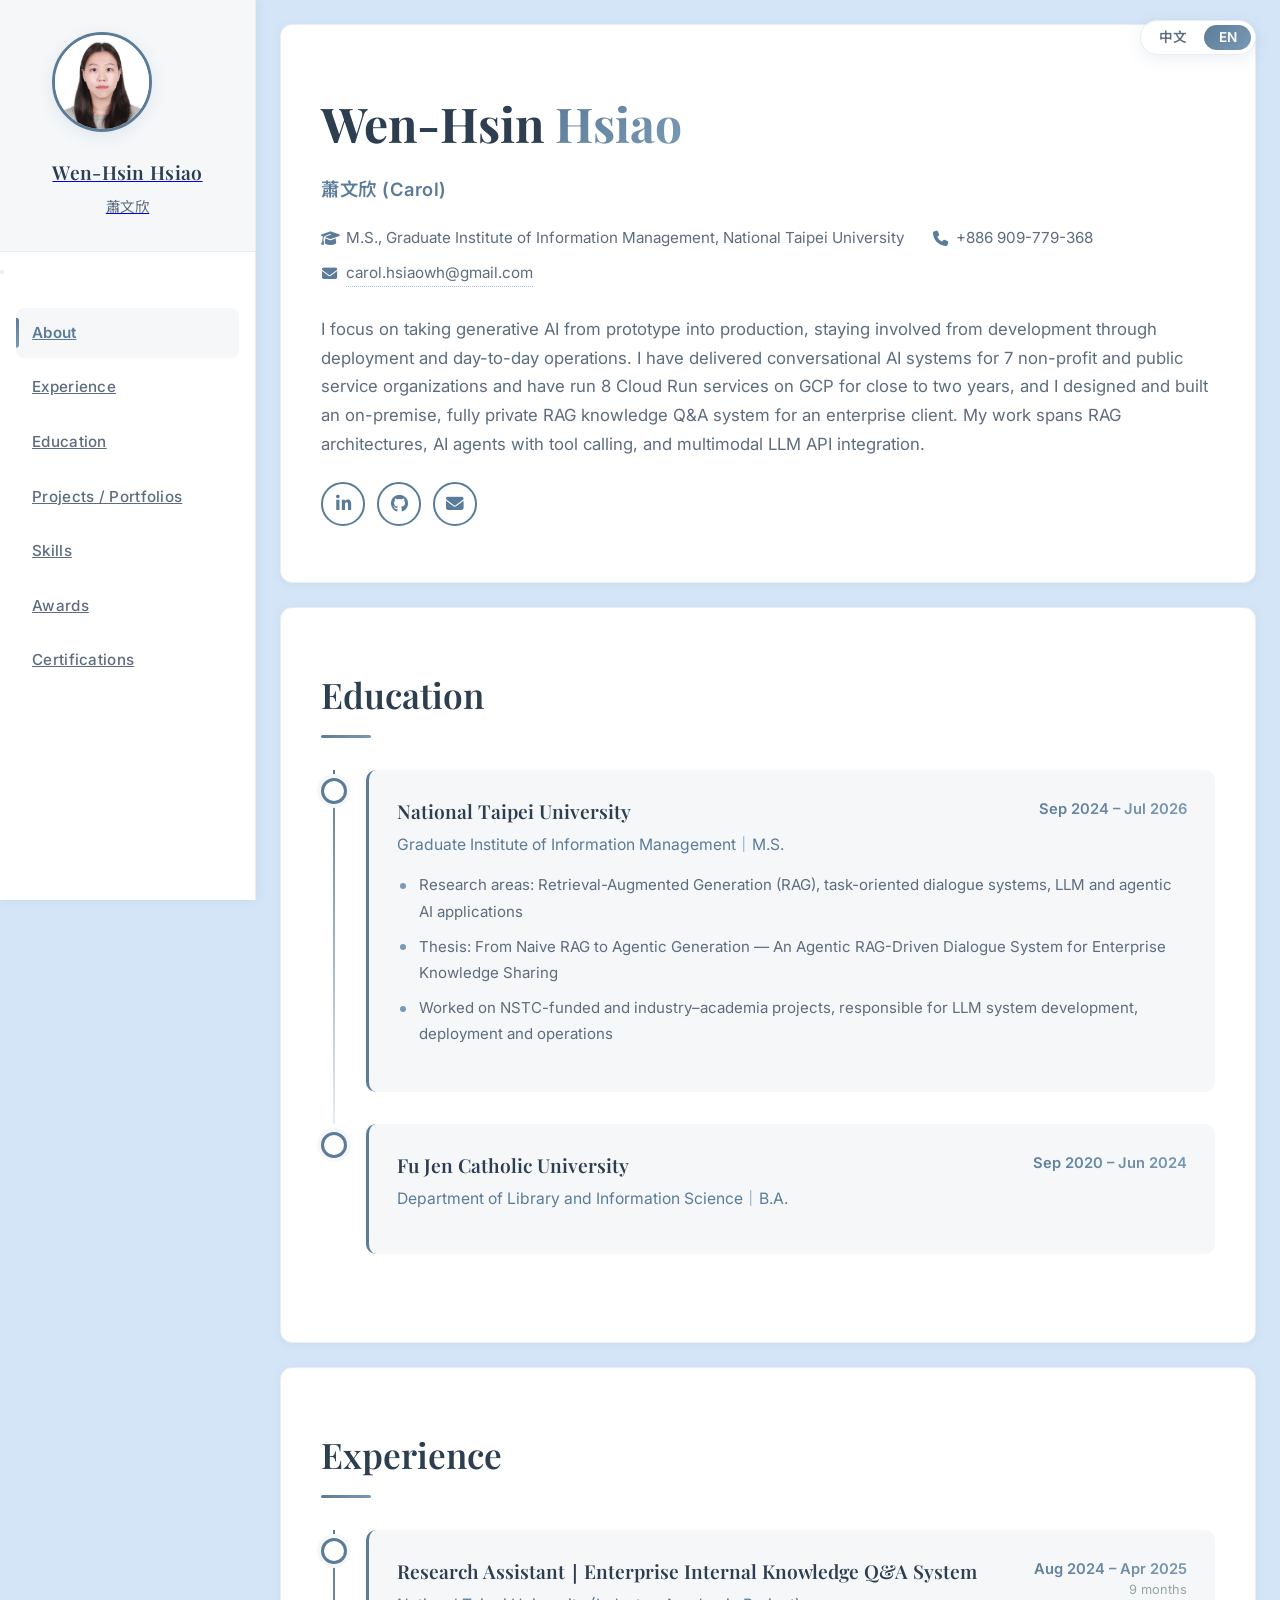
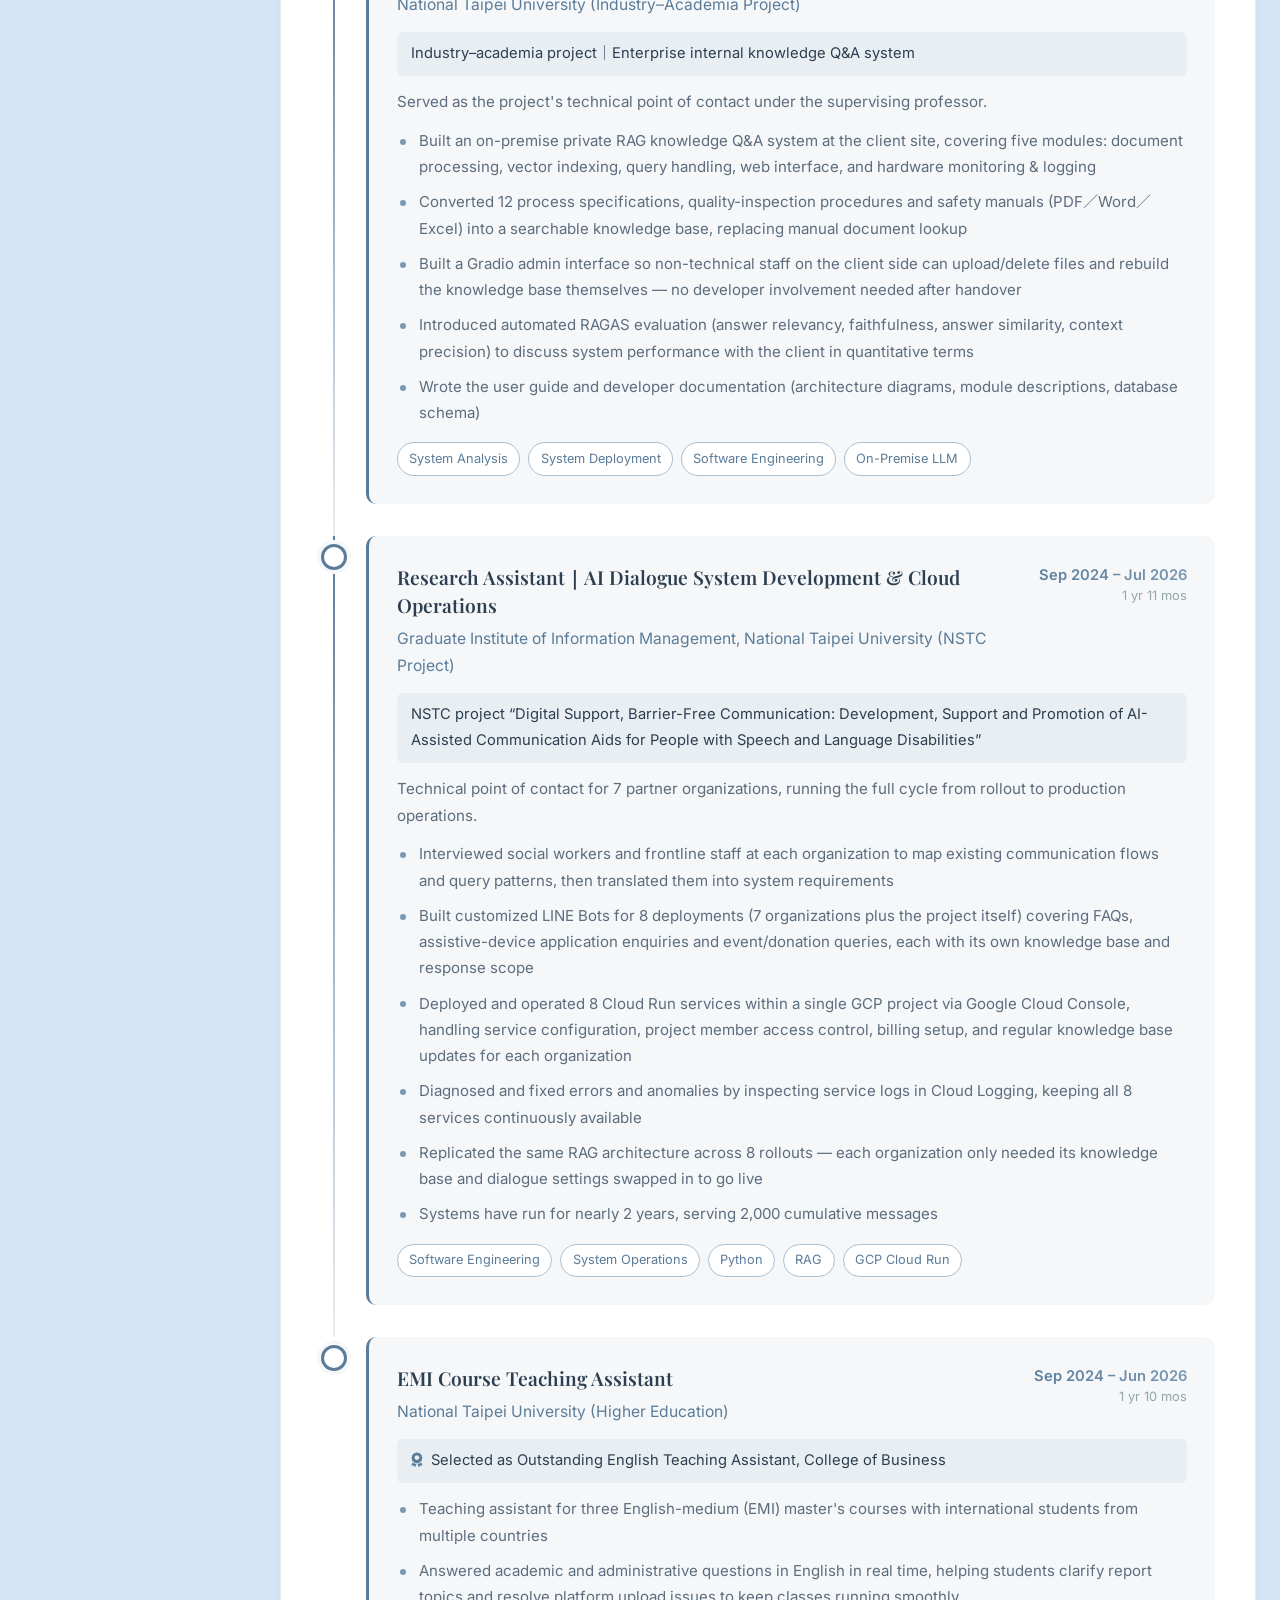
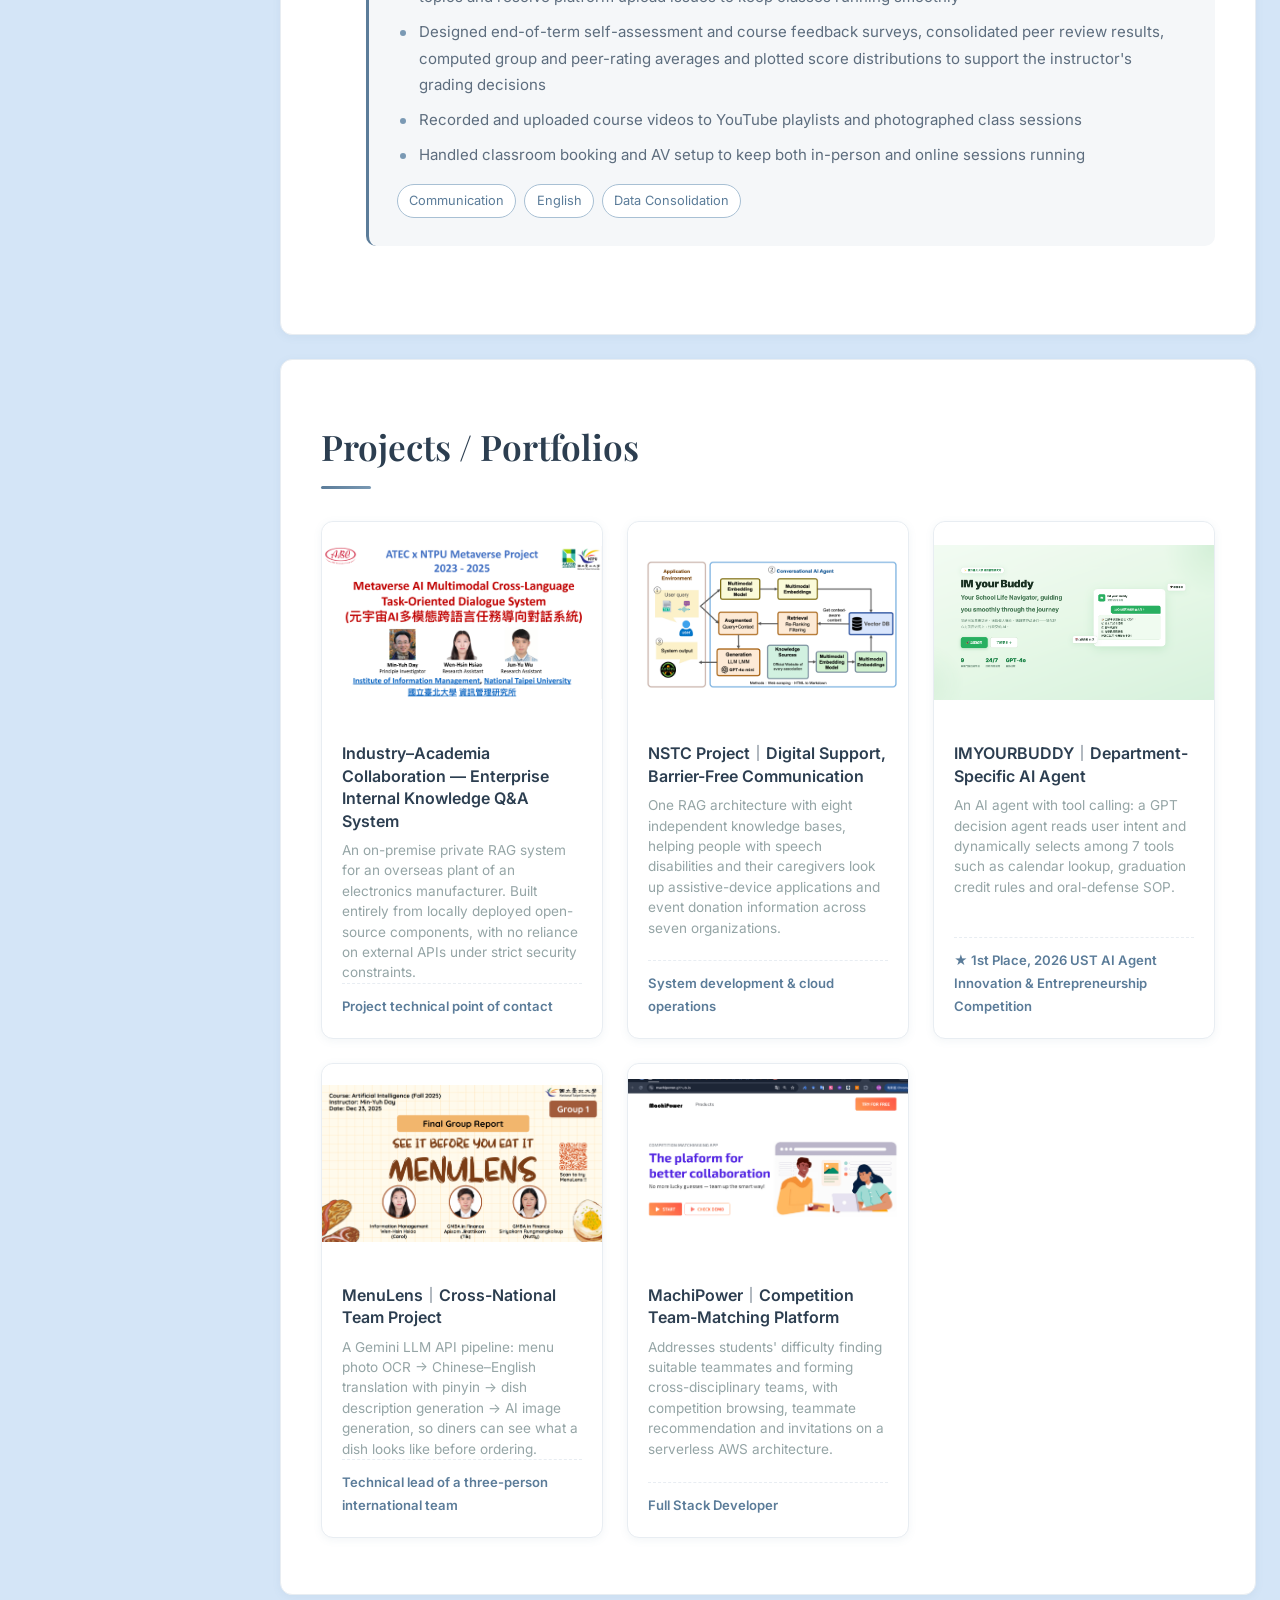
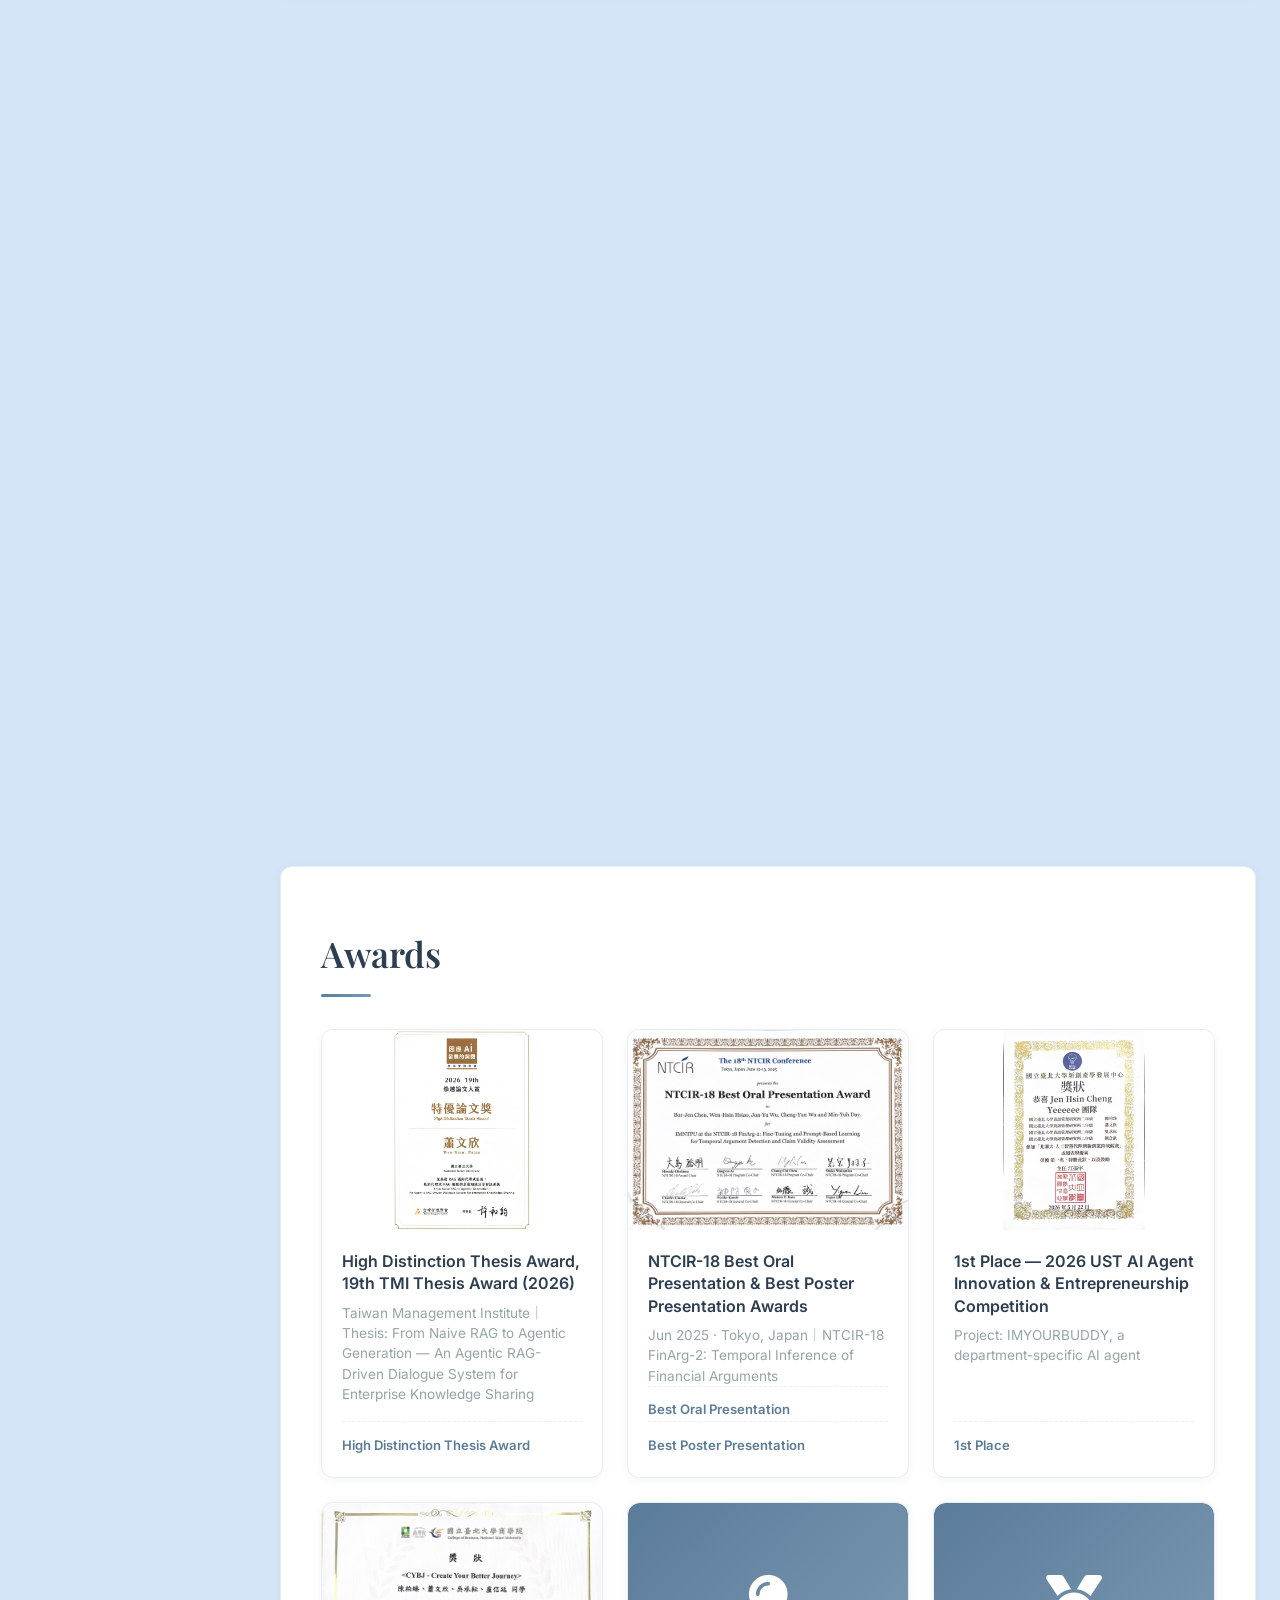
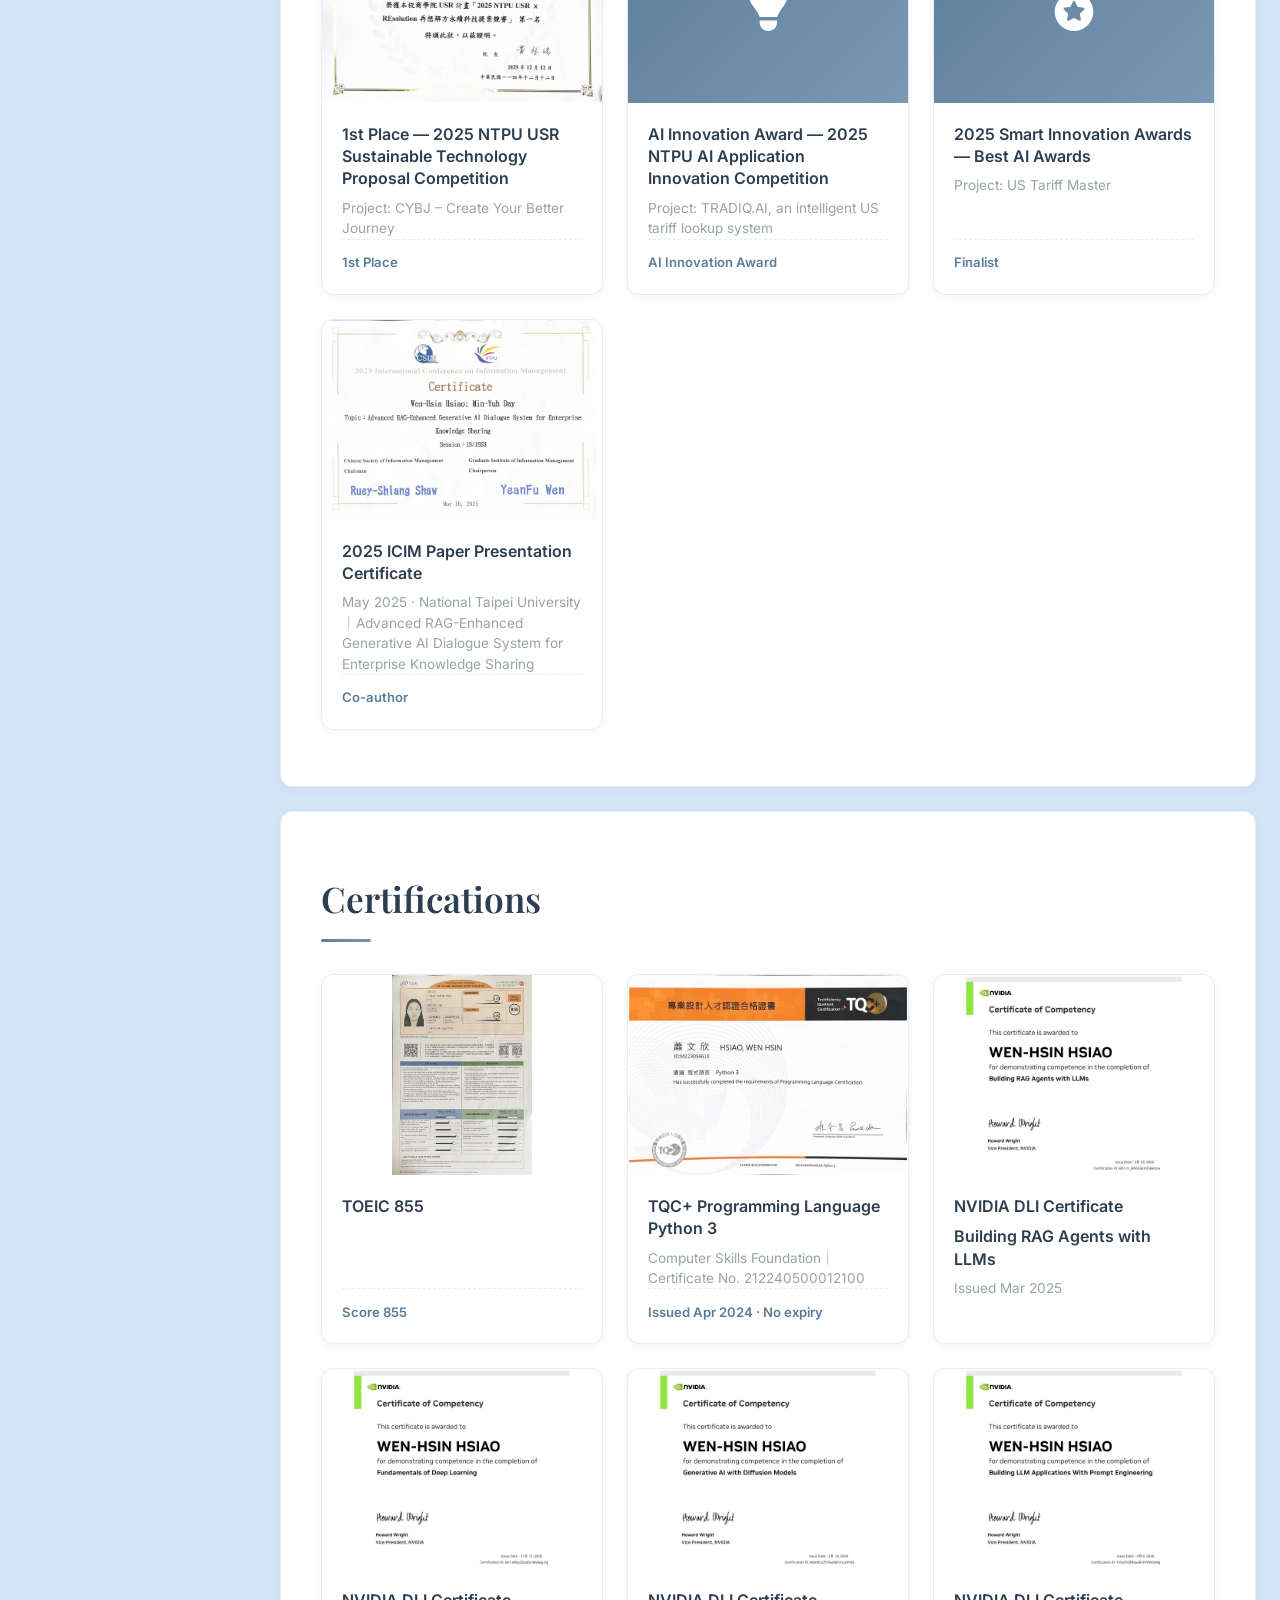
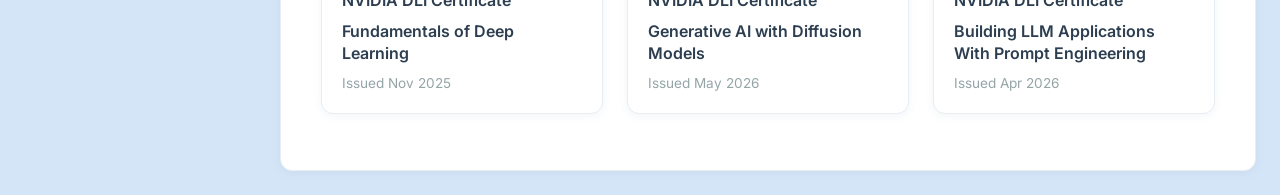
==== commit 4ab81875: "Update en.html" ====
--- a/en.html
+++ b/en.html
@@ -65,9 +65,9 @@
                     <p class="lead">
                         I focus on taking generative AI from prototype into production, staying involved from development through deployment and day-to-day operations. I have delivered conversational AI systems for 7 non-profit and public service organizations and have run 8 Cloud Run services on GCP for close to two years, and I designed and built an on-premise, fully private RAG knowledge Q&amp;A system for an enterprise client. My work spans RAG architectures, AI agents with tool calling, and multimodal LLM API integration.
                     </p>
-                    <p class="lead">
+                    <!-- <p class="lead">
                         I also work comfortably in English (TOEIC 855), and presented entirely in English at the NTCIR-18 conference in Japan, receiving both the Best Oral Presentation and Best Poster Presentation awards. I enjoy translating between the engineering side and the people who will actually use the system, so that AI does not stop at proof of concept but becomes part of everyday work.
-                    </p>
+                    </p> -->
 
                     <div class="social-icons">
                         <a class="social-icon" href="https://www.linkedin.com/in/wen-hsin-hsiao-62663a211/" target="_blank" rel="noopener" aria-label="LinkedIn"><i class="fab fa-linkedin-in"></i></a>
